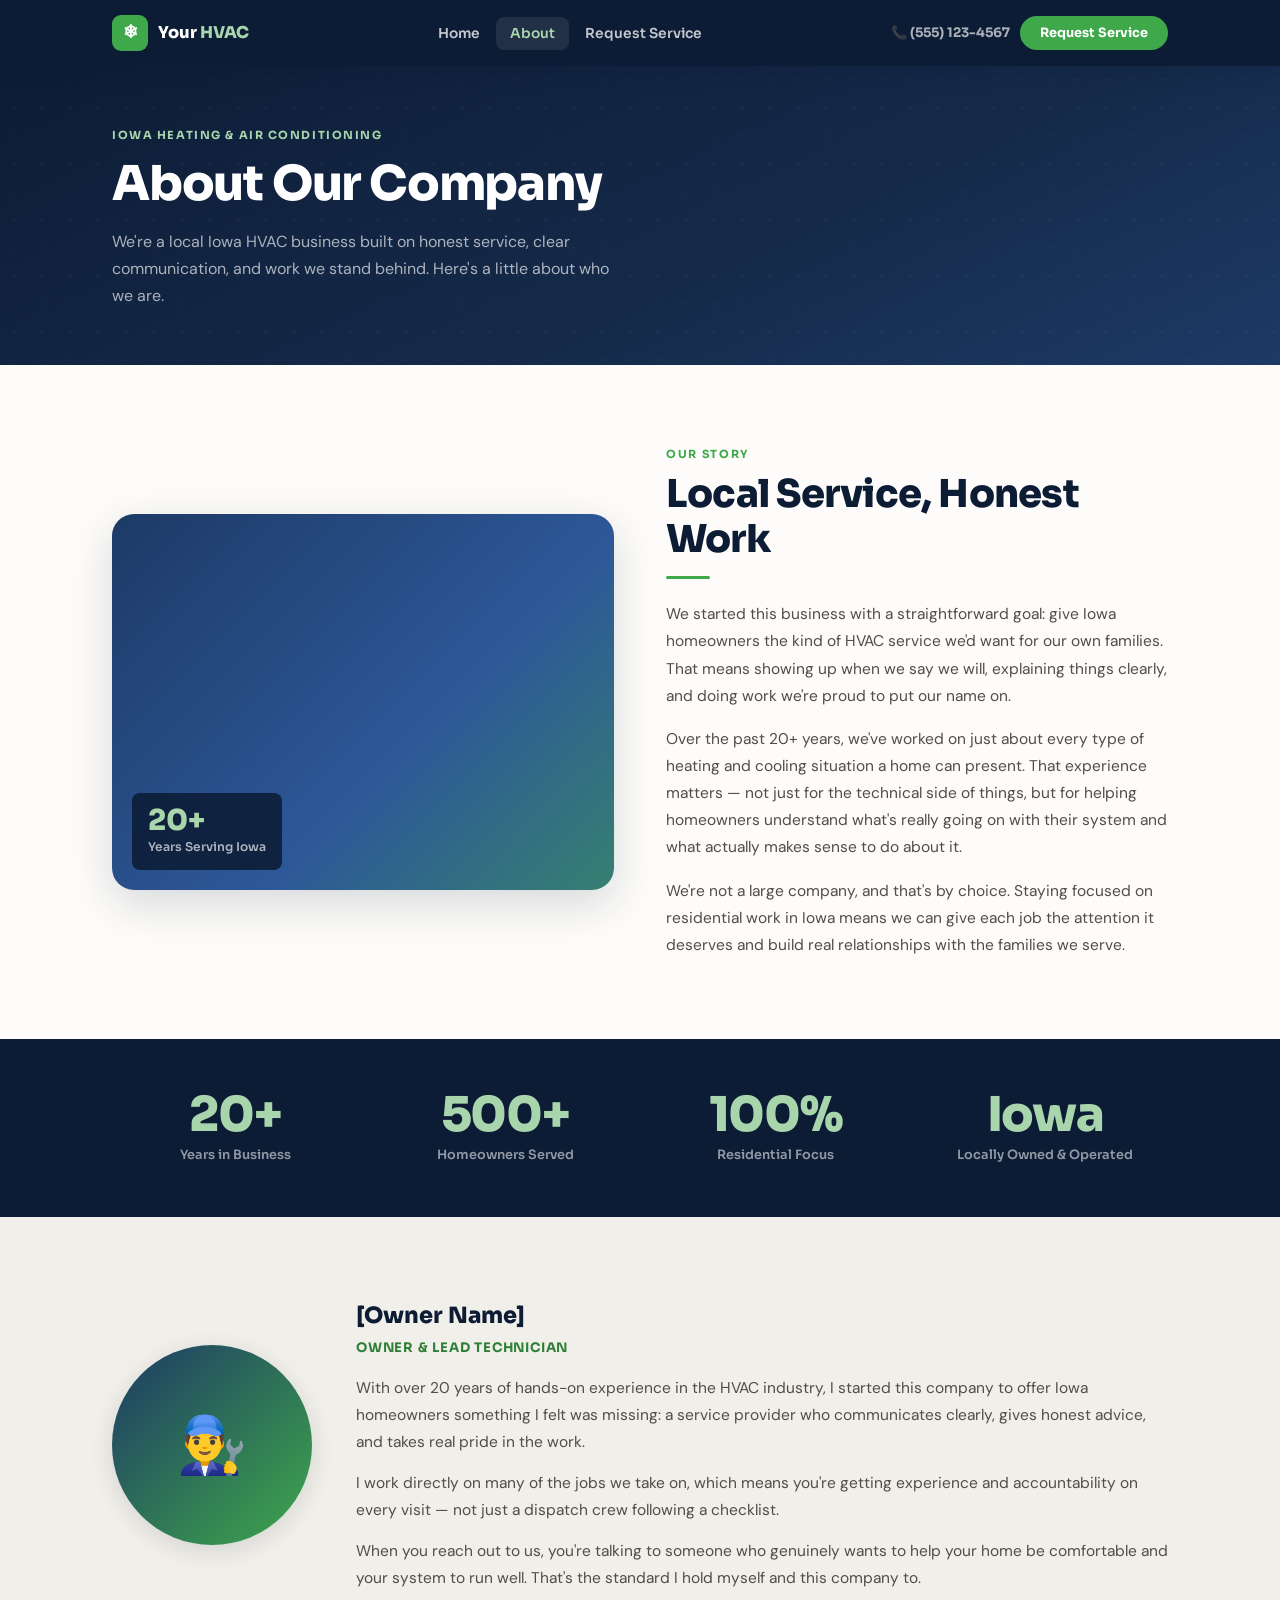
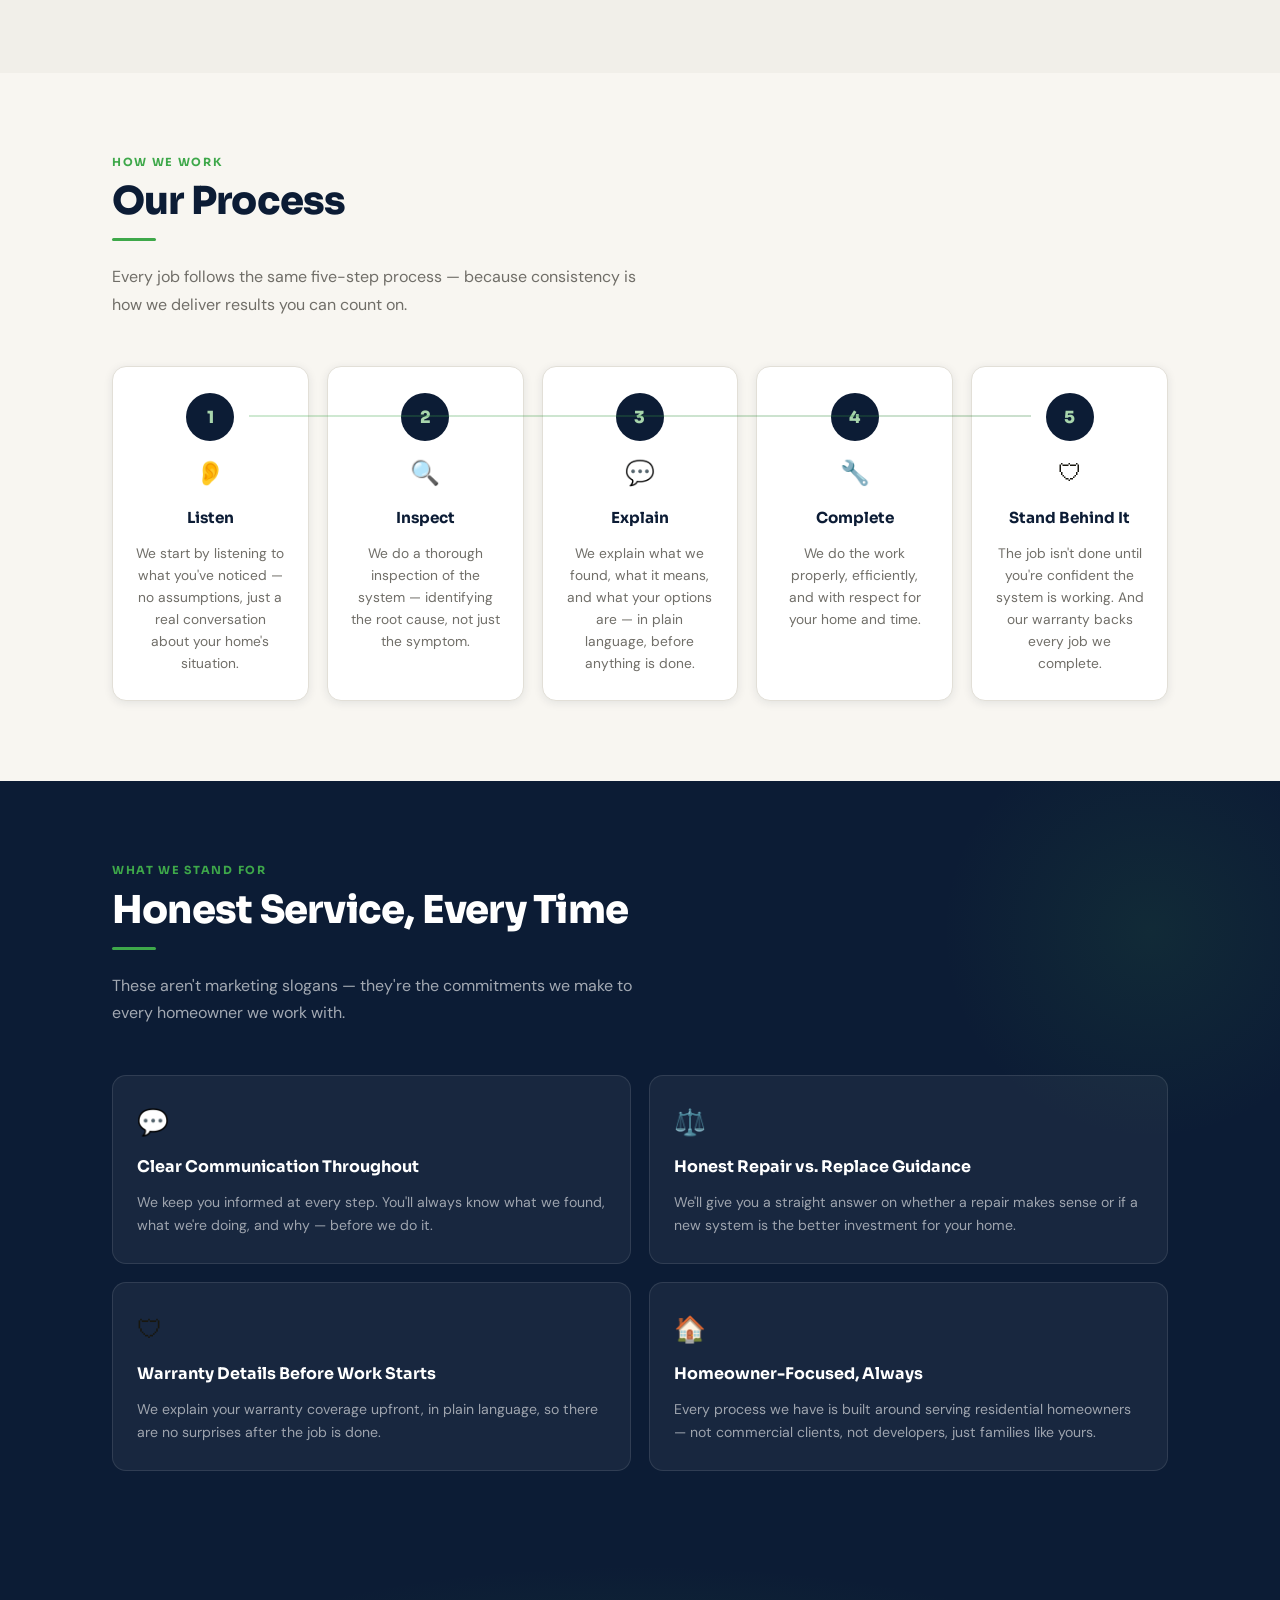
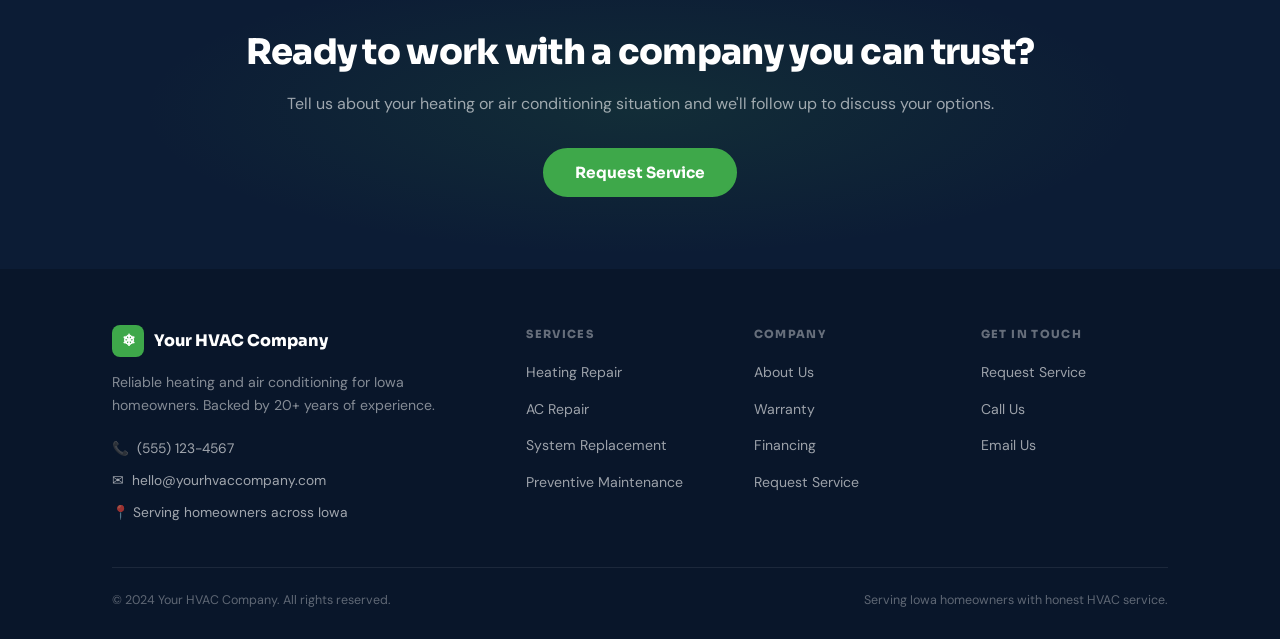
==== about.html @ 4708918f "Add shared JavaScript and CSS for HVAC company website - Implement mobile hamburger menu with access" ====
<!DOCTYPE html>
<html lang="en">
<head>
  <meta charset="UTF-8" />
  <meta name="viewport" content="width=device-width, initial-scale=1.0" />
  <!-- REPLACE: Update with your real business name -->
  <title>About Us | Your HVAC Company — Iowa Heating & Air Conditioning</title>
  <!-- REPLACE: Update with your real meta description -->
  <meta name="description" content="Learn about Your HVAC Company — over 20 years of honest heating and air conditioning service for Iowa homeowners. We listen, inspect, explain, and stand behind our work." />

  <link rel="preconnect" href="https://fonts.googleapis.com" />
  <link rel="preconnect" href="https://fonts.gstatic.com" crossorigin />
  <link href="https://fonts.googleapis.com/css2?family=Sora:wght@400;500;600;700;800&family=DM+Sans:ital,opsz,wght@0,9..40,300;0,9..40,400;0,9..40,500;1,9..40,300&display=swap" rel="stylesheet" />
  <link rel="stylesheet" href="styles.css" />

  <style>
    /* ----- ABOUT STORY SECTION ----- */
    #story { background: var(--warm-white); }

    .story-split {
      display: grid;
      grid-template-columns: 1fr;
      gap: 52px;
      align-items: center;
    }

    @media (min-width: 840px) {
      .story-split { grid-template-columns: 1fr 1fr; }
    }

    /* REPLACE: Replace this with a real photo of the business owner or team */
    .story-photo {
      aspect-ratio: 4/3;
      border-radius: var(--r-lg);
      background: linear-gradient(135deg, #1d3a66 0%, #2d5898 60%, #3ea84a 140%);
      box-shadow: var(--shadow-lg);
      position: relative;
      overflow: hidden;
    }

    .story-photo-badge {
      position: absolute;
      bottom: 20px;
      left: 20px;
      background: rgba(12,28,53,0.88);
      backdrop-filter: blur(10px);
      border-radius: var(--r-sm);
      padding: 13px 16px;
    }

    .story-photo-stat {
      font-family: var(--font-display);
      font-size: 1.8rem;
      font-weight: 800;
      color: var(--green-light);
      line-height: 1;
    }

    .story-photo-label {
      font-family: var(--font-display);
      font-size: 0.76rem;
      font-weight: 600;
      color: rgba(255,255,255,0.65);
      margin-top: 3px;
    }

    .story-text p {
      font-size: 0.97rem;
      color: var(--gray-600);
      line-height: 1.75;
      margin-bottom: 16px;
    }

    .story-text p:last-child { margin-bottom: 0; }

    /* ----- STATS ROW ----- */
    .stats-row {
      background: var(--navy);
      padding: 52px 0;
    }

    .stats-grid {
      display: grid;
      grid-template-columns: 1fr 1fr;
      gap: 24px;
    }

    @media (min-width: 720px) {
      .stats-grid { grid-template-columns: repeat(4, 1fr); }
    }

    .stat-item {
      text-align: center;
    }

    .stat-num {
      font-family: var(--font-display);
      font-size: clamp(2rem, 4.5vw, 3rem);
      font-weight: 800;
      color: var(--green-light);
      letter-spacing: -0.03em;
      line-height: 1;
    }

    .stat-label {
      font-family: var(--font-display);
      font-size: 0.8rem;
      font-weight: 600;
      color: rgba(255,255,255,0.55);
      margin-top: 8px;
      line-height: 1.4;
    }

    /* ----- PROCESS SECTION ----- */
    #process { background: var(--cream); }

    .process-steps {
      display: grid;
      grid-template-columns: 1fr;
      gap: 18px;
      margin-top: 48px;
    }

    @media (min-width: 640px) {
      .process-steps { grid-template-columns: 1fr 1fr; }
    }

    @media (min-width: 1000px) {
      .process-steps { grid-template-columns: repeat(5, 1fr); }
    }

    .process-step {
      padding: 26px 22px;
      text-align: center;
      display: flex;
      flex-direction: column;
      align-items: center;
      gap: 12px;
    }

    .process-num {
      width: 48px;
      height: 48px;
      background: var(--navy);
      border-radius: 50%;
      display: flex;
      align-items: center;
      justify-content: center;
      font-family: var(--font-display);
      font-weight: 800;
      font-size: 1.05rem;
      color: var(--green-light);
      flex-shrink: 0;
    }

    .process-icon {
      font-size: 1.5rem;
    }

    .process-step-title {
      font-family: var(--font-display);
      font-size: 0.95rem;
      font-weight: 700;
      color: var(--navy);
    }

    .process-step-desc {
      font-size: 0.86rem;
      color: var(--gray-500);
      line-height: 1.6;
    }

    /* Connector line (desktop only) */
    @media (min-width: 1000px) {
      .process-steps {
        position: relative;
      }
      .process-steps::before {
        content: '';
        position: absolute;
        top: 49px;
        left: 13%;
        right: 13%;
        height: 2px;
        background: linear-gradient(90deg, var(--green), var(--green-dark));
        opacity: 0.25;
        pointer-events: none;
      }
    }

    /* ----- TRUST POINTS SECTION ----- */
    #trust { background: var(--navy); }

    .trust-grid {
      display: grid;
      grid-template-columns: 1fr;
      gap: 18px;
      margin-top: 48px;
    }

    @media (min-width: 580px) { .trust-grid { grid-template-columns: 1fr 1fr; } }

    .trust-card {
      padding: 26px 24px;
      display: flex;
      flex-direction: column;
      gap: 10px;
    }

    .trust-card-icon {
      font-size: 1.6rem;
    }

    .trust-card-title {
      font-family: var(--font-display);
      font-size: 1rem;
      font-weight: 700;
      color: var(--white);
    }

    .trust-card-desc {
      font-size: 0.88rem;
      color: rgba(255,255,255,0.58);
      line-height: 1.65;
    }

    /* ----- OWNER SECTION ----- */
    #owner { background: var(--gray-100); }

    .owner-split {
      display: grid;
      grid-template-columns: 1fr;
      gap: 44px;
      align-items: center;
    }

    @media (min-width: 820px) {
      .owner-split { grid-template-columns: auto 1fr; }
    }

    /* REPLACE: Replace this with a real photo of the business owner */
    .owner-photo {
      width: 200px;
      height: 200px;
      border-radius: 50%;
      background: linear-gradient(135deg, #1d3a66, #3ea84a);
      box-shadow: var(--shadow-md);
      display: flex;
      align-items: center;
      justify-content: center;
      font-size: 3.5rem;
      flex-shrink: 0;
      margin: 0 auto;
    }

    @media (min-width: 820px) {
      .owner-photo { margin: 0; }
    }

    .owner-name {
      font-family: var(--font-display);
      font-size: 1.4rem;
      font-weight: 800;
      color: var(--navy);
      margin-bottom: 3px;
    }

    .owner-title {
      font-family: var(--font-display);
      font-size: 0.82rem;
      font-weight: 700;
      color: var(--green-dark);
      letter-spacing: 0.06em;
      text-transform: uppercase;
      margin-bottom: 16px;
    }

    .owner-bio p {
      font-size: 0.97rem;
      color: var(--gray-600);
      line-height: 1.75;
      margin-bottom: 14px;
    }

    .owner-bio p:last-child { margin-bottom: 0; }
  </style>
</head>

<body>

<!-- ================================================================
     HEADER / NAV
================================================================ -->
<header class="site-header" id="top">
  <nav class="nav-inner" aria-label="Main navigation">

    <!-- REPLACE: Swap text/icon with your real logo image -->
    <a href="index.html" class="nav-logo" aria-label="Your HVAC Company — Home">
      <span class="nav-logo-mark" aria-hidden="true">❄</span>
      <span class="nav-logo-text">Your <span>HVAC</span></span>
    </a>

    <ul class="nav-links" role="list">
      <li><a href="index.html" data-page="index">Home</a></li>
      <li><a href="about.html" data-page="about">About</a></li>
      <li><a href="contact.html" data-page="contact">Request Service</a></li>
    </ul>

    <div class="nav-right">
      <!-- REPLACE: Update with your real phone number -->
      <a href="tel:+15551234567" class="nav-phone">📞 (555) 123-4567</a>
      <a href="contact.html" class="btn btn-primary btn-sm">Request Service</a>
    </div>

    <button class="hamburger" id="hamburger" aria-label="Open navigation menu" aria-expanded="false">
      <span></span><span></span><span></span>
    </button>

  </nav>
</header>

<!-- Mobile drawer -->
<nav class="mobile-drawer" id="mobileDrawer" aria-label="Mobile navigation">
  <a href="index.html" data-page="index">Home</a>
  <a href="about.html" data-page="about">About</a>
  <a href="contact.html" data-page="contact">Request Service</a>
  <!-- REPLACE: Update with your real phone number -->
  <a href="tel:+15551234567" class="mobile-drawer-phone">📞 (555) 123-4567</a>
  <a href="contact.html" class="btn btn-primary mobile-drawer-cta">Request Service</a>
</nav>


<main>

  <!-- ================================================================
       PAGE HERO
  ================================================================ -->
  <div class="page-hero">
    <div class="page-hero-dots" aria-hidden="true"></div>
    <div class="container page-hero-inner">
      <p class="page-hero-label">Iowa Heating &amp; Air Conditioning</p>
      <h1 class="page-hero-title">About Our Company</h1>
      <p class="page-hero-sub">We're a local Iowa HVAC business built on honest service, clear communication, and work we stand behind. Here's a little about who we are.</p>
    </div>
  </div>


  <!-- ================================================================
       COMPANY STORY
  ================================================================ -->
  <section id="story">
    <div class="container">
      <div class="story-split">

        <!-- Photo -->
        <!-- REPLACE: Replace gradient with a real photo of the owner, team, or job site -->
        <div class="story-photo reveal" role="img" aria-label="Owner or team photo placeholder">
          <div class="story-photo-badge">
            <div class="story-photo-stat">20+</div>
            <div class="story-photo-label">Years Serving Iowa</div>
          </div>
        </div>

        <!-- Text -->
        <div class="reveal">
          <p class="section-label">Our Story</p>
          <h2 class="section-title">Local Service, Honest Work</h2>
          <div class="divider"></div>
          <div class="story-text">
            <!-- REPLACE: Update with the real company story in the owner's voice -->
            <p>
              We started this business with a straightforward goal: give Iowa homeowners the kind of HVAC service we'd want for our own families. That means showing up when we say we will, explaining things clearly, and doing work we're proud to put our name on.
            </p>
            <p>
              Over the past 20+ years, we've worked on just about every type of heating and cooling situation a home can present. That experience matters — not just for the technical side of things, but for helping homeowners understand what's really going on with their system and what actually makes sense to do about it.
            </p>
            <p>
              We're not a large company, and that's by choice. Staying focused on residential work in Iowa means we can give each job the attention it deserves and build real relationships with the families we serve.
            </p>
          </div>
        </div>

      </div>
    </div>
  </section>


  <!-- ================================================================
       STATS ROW
  ================================================================ -->
  <div class="stats-row">
    <div class="container">
      <div class="stats-grid">
        <div class="stat-item reveal">
          <div class="stat-num">20+</div>
          <div class="stat-label">Years in Business</div>
        </div>
        <div class="stat-item reveal reveal-delay-1">
          <!-- REPLACE: Update with a real number if you have one -->
          <div class="stat-num">500+</div>
          <div class="stat-label">Homeowners Served</div>
        </div>
        <div class="stat-item reveal reveal-delay-2">
          <div class="stat-num">100%</div>
          <div class="stat-label">Residential Focus</div>
        </div>
        <div class="stat-item reveal reveal-delay-3">
          <div class="stat-num">Iowa</div>
          <div class="stat-label">Locally Owned &amp; Operated</div>
        </div>
      </div>
    </div>
  </div>


  <!-- ================================================================
       OWNER / TEAM
  ================================================================ -->
  <section id="owner">
    <div class="container">
      <div class="owner-split">

        <!-- REPLACE: Replace emoji placeholder with a real headshot of the owner -->
        <!-- <img src="owner-photo.jpg" alt="[Owner Name], Owner of Your HVAC Company" class="owner-photo"> -->
        <div class="owner-photo reveal" role="img" aria-label="Owner headshot placeholder">👨‍🔧</div>

        <div class="reveal">
          <!-- REPLACE: Update with the owner's real name -->
          <div class="owner-name">[Owner Name]</div>
          <!-- REPLACE: Update with the owner's real title/role -->
          <div class="owner-title">Owner &amp; Lead Technician</div>
          <div class="owner-bio">
            <!-- REPLACE: Update with the owner's real background and story -->
            <p>
              With over 20 years of hands-on experience in the HVAC industry, I started this company to offer Iowa homeowners something I felt was missing: a service provider who communicates clearly, gives honest advice, and takes real pride in the work.
            </p>
            <p>
              I work directly on many of the jobs we take on, which means you're getting experience and accountability on every visit — not just a dispatch crew following a checklist.
            </p>
            <p>
              When you reach out to us, you're talking to someone who genuinely wants to help your home be comfortable and your system to run well. That's the standard I hold myself and this company to.
            </p>
          </div>
        </div>

      </div>
    </div>
  </section>


  <!-- ================================================================
       OUR PROCESS
  ================================================================ -->
  <section id="process">
    <div class="container">
      <div class="reveal">
        <p class="section-label">How We Work</p>
        <h2 class="section-title">Our Process</h2>
        <div class="divider"></div>
        <p class="section-sub">Every job follows the same five-step process — because consistency is how we deliver results you can count on.</p>
      </div>
      <div class="process-steps">

        <div class="process-step card reveal reveal-delay-1">
          <div class="process-num">1</div>
          <div class="process-icon" aria-hidden="true">👂</div>
          <h3 class="process-step-title">Listen</h3>
          <p class="process-step-desc">We start by listening to what you've noticed — no assumptions, just a real conversation about your home's situation.</p>
        </div>

        <div class="process-step card reveal reveal-delay-2">
          <div class="process-num">2</div>
          <div class="process-icon" aria-hidden="true">🔍</div>
          <h3 class="process-step-title">Inspect</h3>
          <p class="process-step-desc">We do a thorough inspection of the system — identifying the root cause, not just the symptom.</p>
        </div>

        <div class="process-step card reveal reveal-delay-3">
          <div class="process-num">3</div>
          <div class="process-icon" aria-hidden="true">💬</div>
          <h3 class="process-step-title">Explain</h3>
          <p class="process-step-desc">We explain what we found, what it means, and what your options are — in plain language, before anything is done.</p>
        </div>

        <div class="process-step card reveal reveal-delay-4">
          <div class="process-num">4</div>
          <div class="process-icon" aria-hidden="true">🔧</div>
          <h3 class="process-step-title">Complete</h3>
          <p class="process-step-desc">We do the work properly, efficiently, and with respect for your home and time.</p>
        </div>

        <div class="process-step card reveal reveal-delay-5">
          <div class="process-num">5</div>
          <div class="process-icon" aria-hidden="true">🛡</div>
          <h3 class="process-step-title">Stand Behind It</h3>
          <p class="process-step-desc">The job isn't done until you're confident the system is working. And our warranty backs every job we complete.</p>
        </div>

      </div>
    </div>
  </section>


  <!-- ================================================================
       TRUST POINTS
  ================================================================ -->
  <section id="trust" class="section-dark">
    <div class="container">
      <div class="reveal">
        <p class="section-label">What We Stand For</p>
        <h2 class="section-title light">Honest Service, Every Time</h2>
        <div class="divider"></div>
        <p class="section-sub light">These aren't marketing slogans — they're the commitments we make to every homeowner we work with.</p>
      </div>
      <div class="trust-grid">

        <div class="trust-card card-dark reveal reveal-delay-1">
          <div class="trust-card-icon" aria-hidden="true">💬</div>
          <h3 class="trust-card-title">Clear Communication Throughout</h3>
          <p class="trust-card-desc">We keep you informed at every step. You'll always know what we found, what we're doing, and why — before we do it.</p>
        </div>

        <div class="trust-card card-dark reveal reveal-delay-2">
          <div class="trust-card-icon" aria-hidden="true">⚖️</div>
          <h3 class="trust-card-title">Honest Repair vs. Replace Guidance</h3>
          <p class="trust-card-desc">We'll give you a straight answer on whether a repair makes sense or if a new system is the better investment for your home.</p>
        </div>

        <div class="trust-card card-dark reveal reveal-delay-3">
          <div class="trust-card-icon" aria-hidden="true">🛡</div>
          <h3 class="trust-card-title">Warranty Details Before Work Starts</h3>
          <p class="trust-card-desc">We explain your warranty coverage upfront, in plain language, so there are no surprises after the job is done.</p>
        </div>

        <div class="trust-card card-dark reveal reveal-delay-4">
          <div class="trust-card-icon" aria-hidden="true">🏠</div>
          <h3 class="trust-card-title">Homeowner-Focused, Always</h3>
          <p class="trust-card-desc">Every process we have is built around serving residential homeowners — not commercial clients, not developers, just families like yours.</p>
        </div>

      </div>
    </div>
  </section>


  <!-- ================================================================
       ABOUT CTA
  ================================================================ -->
  <div class="cta-banner">
    <div class="container cta-banner-inner reveal">
      <h2 class="cta-banner-title">Ready to work with a company you can trust?</h2>
      <p class="cta-banner-sub">Tell us about your heating or air conditioning situation and we'll follow up to discuss your options.</p>
      <a href="contact.html" class="btn btn-primary btn-lg">Request Service</a>
    </div>
  </div>

</main>


<!-- ================================================================
     FOOTER
================================================================ -->
<footer class="site-footer">
  <div class="container">
    <div class="footer-grid">

      <div>
        <!-- REPLACE: Swap with your real business logo -->
        <a href="index.html" class="footer-logo" aria-label="Your HVAC Company Home">
          <span class="footer-logo-mark" aria-hidden="true">❄</span>
          Your HVAC Company
        </a>
        <p class="footer-tagline">Reliable heating and air conditioning for Iowa homeowners. Backed by 20+ years of experience.</p>
        <div class="footer-contact-list">
          <!-- REPLACE: Update with your real phone number -->
          <div class="footer-contact-item">📞 <a href="tel:+15551234567">(555) 123-4567</a></div>
          <!-- REPLACE: Update with your real email -->
          <div class="footer-contact-item">✉ <a href="mailto:hello@yourhvaccompany.com">hello@yourhvaccompany.com</a></div>
          <!-- REPLACE: Update with your actual service area -->
          <div class="footer-contact-item">📍 Serving homeowners across Iowa</div>
        </div>
      </div>

      <div>
        <div class="footer-col-label">Services</div>
        <ul class="footer-links-list" role="list">
          <li><a href="index.html#services">Heating Repair</a></li>
          <li><a href="index.html#services">AC Repair</a></li>
          <li><a href="index.html#services">System Replacement</a></li>
          <li><a href="index.html#services">Preventive Maintenance</a></li>
        </ul>
      </div>

      <div>
        <div class="footer-col-label">Company</div>
        <ul class="footer-links-list" role="list">
          <li><a href="about.html">About Us</a></li>
          <li><a href="index.html#warranty">Warranty</a></li>
          <li><a href="index.html#financing">Financing</a></li>
          <li><a href="contact.html">Request Service</a></li>
        </ul>
      </div>

      <div>
        <div class="footer-col-label">Get in Touch</div>
        <ul class="footer-links-list" role="list">
          <li><a href="contact.html">Request Service</a></li>
          <!-- REPLACE: Update phone and email -->
          <li><a href="tel:+15551234567">Call Us</a></li>
          <li><a href="mailto:hello@yourhvaccompany.com">Email Us</a></li>
        </ul>
      </div>

    </div>
    <div class="footer-bottom">
      <!-- REPLACE: Update year and business name -->
      <p class="footer-copy">&copy; 2024 Your HVAC Company. All rights reserved.</p>
      <p class="footer-copy">Serving Iowa homeowners with honest HVAC service.</p>
    </div>
  </div>
</footer>

<script src="script.js"></script>
</body>
</html>
---- styles.css ----
/* ================================================================
   styles.css — Your HVAC Company
   Shared styles for index.html, about.html, contact.html
   ================================================================ */

/* ----------------------------------------------------------------
   CSS VARIABLES — Edit here to rebrand
   ---------------------------------------------------------------- */
:root {
  /* Colors */
  --navy:         #0c1c35;
  --navy-mid:     #152a4a;
  --navy-light:   #1d3a66;
  --navy-faint:   #e8edf5;
  --green:        #3ea84a;
  --green-dark:   #2e8038;
  --green-light:  #a8d5ac;
  --green-faint:  #edf7ee;
  --cream:        #f8f6f1;
  --warm-white:   #fdfcfa;
  --gray-50:      #f9f8f6;
  --gray-100:     #f1efe9;
  --gray-200:     #e2dfd7;
  --gray-300:     #cbc7be;
  --gray-400:     #9e9b94;
  --gray-500:     #706e68;
  --gray-600:     #504e49;
  --gray-800:     #2c2b27;
  --text-dark:    #18170f;
  --text-mid:     #38362f;
  --white:        #ffffff;
  --amber:        #f59e0b;

  /* Shadows */
  --shadow-xs:    0 1px 4px rgba(12,28,53,0.07);
  --shadow-sm:    0 2px 10px rgba(12,28,53,0.09);
  --shadow-md:    0 6px 24px rgba(12,28,53,0.12);
  --shadow-lg:    0 14px 44px rgba(12,28,53,0.16);
  --shadow-xl:    0 24px 64px rgba(12,28,53,0.22);

  /* Radii */
  --r-sm:   8px;
  --r-md:   14px;
  --r-lg:   22px;
  --r-xl:   32px;
  --r-pill: 999px;

  /* Typography */
  --font-display: 'Sora', sans-serif;
  --font-body:    'DM Sans', sans-serif;

  /* Transitions */
  --t-fast:   0.18s ease;
  --t-base:   0.25s ease;
  --t-slow:   0.4s ease;

  /* Layout */
  --max-w:    1100px;
  --nav-h:    66px;
}

/* ----------------------------------------------------------------
   RESET
   ---------------------------------------------------------------- */
*, *::before, *::after { box-sizing: border-box; margin: 0; padding: 0; }
html { font-size: 16px; scroll-behavior: smooth; }

body {
  font-family: var(--font-body);
  color: var(--text-dark);
  background: var(--warm-white);
  line-height: 1.65;
  -webkit-font-smoothing: antialiased;
  overflow-x: hidden;
}

img { display: block; max-width: 100%; height: auto; }
a { color: inherit; text-decoration: none; }
ul, ol { list-style: none; }
button { font-family: inherit; cursor: pointer; }
input, select, textarea { font-family: inherit; }

/* ----------------------------------------------------------------
   LAYOUT HELPERS
   ---------------------------------------------------------------- */
.container {
  width: 100%;
  max-width: var(--max-w);
  margin: 0 auto;
  padding: 0 22px;
}

section { padding: 80px 0; }

.section-label {
  font-family: var(--font-display);
  font-size: 0.7rem;
  font-weight: 700;
  letter-spacing: 0.15em;
  text-transform: uppercase;
  color: var(--green);
  margin-bottom: 8px;
}

.section-title {
  font-family: var(--font-display);
  font-size: clamp(1.65rem, 3.8vw, 2.4rem);
  font-weight: 800;
  line-height: 1.18;
  color: var(--navy);
  letter-spacing: -0.02em;
  margin-bottom: 12px;
}

.section-title.light { color: var(--white); }

.section-sub {
  font-size: 1rem;
  color: var(--gray-500);
  line-height: 1.72;
  max-width: 540px;
}

.section-sub.light { color: rgba(255,255,255,0.62); }

.divider {
  width: 44px;
  height: 3px;
  background: var(--green);
  border-radius: 2px;
  margin: 14px 0 22px;
}

/* ----------------------------------------------------------------
   BUTTONS
   ---------------------------------------------------------------- */
.btn {
  display: inline-flex;
  align-items: center;
  gap: 7px;
  font-family: var(--font-display);
  font-size: 0.88rem;
  font-weight: 700;
  padding: 13px 24px;
  border-radius: var(--r-pill);
  border: 2px solid transparent;
  cursor: pointer;
  transition:
    background var(--t-fast),
    color var(--t-fast),
    border-color var(--t-fast),
    box-shadow var(--t-fast),
    transform var(--t-fast);
  white-space: nowrap;
  line-height: 1;
  text-decoration: none;
}

.btn:active { transform: scale(0.97); }

.btn-primary {
  background: var(--green);
  color: var(--white);
  border-color: var(--green);
}
.btn-primary:hover {
  background: var(--green-dark);
  border-color: var(--green-dark);
  box-shadow: 0 4px 20px rgba(62,168,74,0.35);
}

.btn-outline-white {
  background: transparent;
  color: var(--white);
  border-color: rgba(255,255,255,0.5);
}
.btn-outline-white:hover {
  background: rgba(255,255,255,0.1);
  border-color: var(--white);
}

.btn-outline-navy {
  background: transparent;
  color: var(--navy);
  border-color: var(--navy);
}
.btn-outline-navy:hover {
  background: var(--navy);
  color: var(--white);
}

.btn-lg {
  font-size: 0.96rem;
  padding: 15px 30px;
}

.btn-sm {
  font-size: 0.8rem;
  padding: 9px 18px;
}

.btn-group {
  display: flex;
  flex-wrap: wrap;
  gap: 12px;
  align-items: center;
}

/* ----------------------------------------------------------------
   NAVIGATION
   ---------------------------------------------------------------- */
.site-header {
  position: sticky;
  top: 0;
  z-index: 900;
  background: var(--navy);
  height: var(--nav-h);
  display: flex;
  align-items: center;
  box-shadow: 0 2px 20px rgba(12,28,53,0.25);
}

.nav-inner {
  display: flex;
  align-items: center;
  justify-content: space-between;
  height: 100%;
  width: 100%;
  max-width: var(--max-w);
  margin: 0 auto;
  padding: 0 22px;
}

/* REPLACE: Swap this with your real logo image */
.nav-logo {
  display: flex;
  align-items: center;
  gap: 10px;
  font-family: var(--font-display);
  font-size: 1.02rem;
  font-weight: 800;
  color: var(--white);
  flex-shrink: 0;
}

.nav-logo-mark {
  width: 36px;
  height: 36px;
  background: var(--green);
  border-radius: 9px;
  display: flex;
  align-items: center;
  justify-content: center;
  font-size: 1.1rem;
  flex-shrink: 0;
}

.nav-logo-text span {
  color: var(--green-light);
}

.nav-links {
  display: none;
  align-items: center;
  gap: 2px;
}

.nav-links a {
  font-family: var(--font-display);
  font-size: 0.86rem;
  font-weight: 600;
  color: rgba(255,255,255,0.75);
  padding: 8px 14px;
  border-radius: var(--r-sm);
  transition: color var(--t-fast), background var(--t-fast);
}

.nav-links a:hover,
.nav-links a.active {
  color: var(--white);
  background: rgba(255,255,255,0.09);
}

.nav-links a.active {
  color: var(--green-light);
}

.nav-right {
  display: none;
  align-items: center;
  gap: 10px;
}

/* REPLACE: Update with your real phone number */
.nav-phone {
  font-family: var(--font-display);
  font-size: 0.82rem;
  font-weight: 700;
  color: rgba(255,255,255,0.65);
  transition: color var(--t-fast);
}
.nav-phone:hover { color: var(--white); }

/* Hamburger */
.hamburger {
  background: none;
  border: none;
  padding: 8px;
  display: flex;
  flex-direction: column;
  justify-content: center;
  gap: 5px;
  cursor: pointer;
}

.hamburger span {
  display: block;
  width: 22px;
  height: 2px;
  background: var(--white);
  border-radius: 2px;
  transition: transform var(--t-base), opacity var(--t-base);
  transform-origin: center;
}

.hamburger.open span:nth-child(1) { transform: translateY(7px) rotate(45deg); }
.hamburger.open span:nth-child(2) { opacity: 0; transform: scaleX(0); }
.hamburger.open span:nth-child(3) { transform: translateY(-7px) rotate(-45deg); }

/* Mobile drawer */
.mobile-drawer {
  position: fixed;
  top: var(--nav-h);
  left: 0;
  right: 0;
  background: var(--navy-mid);
  padding: 10px 22px 22px;
  border-top: 1px solid rgba(255,255,255,0.07);
  box-shadow: 0 10px 30px rgba(12,28,53,0.35);
  display: none;
  flex-direction: column;
  gap: 2px;
  z-index: 899;
}

.mobile-drawer.open { display: flex; }

.mobile-drawer a {
  font-family: var(--font-display);
  font-size: 0.97rem;
  font-weight: 600;
  color: rgba(255,255,255,0.82);
  padding: 13px 6px;
  border-bottom: 1px solid rgba(255,255,255,0.07);
  transition: color var(--t-fast);
}

.mobile-drawer a:last-of-type { border-bottom: none; }
.mobile-drawer a:hover { color: var(--green-light); }

.mobile-drawer-cta {
  margin-top: 14px;
  width: 100%;
  justify-content: center;
}

/* Phone in drawer */
.mobile-drawer-phone {
  font-family: var(--font-display);
  font-size: 0.85rem;
  font-weight: 600;
  color: rgba(255,255,255,0.5) !important;
  padding: 10px 6px !important;
  border-bottom: none !important;
}

@media (min-width: 820px) {
  .hamburger { display: none; }
  .nav-links { display: flex; }
  .nav-right { display: flex; }
}

/* ----------------------------------------------------------------
   FOOTER
   ---------------------------------------------------------------- */
.site-footer {
  background: #09162a;
  padding: 56px 0 28px;
  color: rgba(255,255,255,0.65);
}

.footer-grid {
  display: grid;
  grid-template-columns: 1fr;
  gap: 40px;
  margin-bottom: 44px;
}

@media (min-width: 580px) {
  .footer-grid { grid-template-columns: 1fr 1fr; }
}

@media (min-width: 860px) {
  .footer-grid { grid-template-columns: 2fr 1fr 1fr 1fr; }
}

/* REPLACE: Swap footer logo with real business logo */
.footer-logo {
  display: flex;
  align-items: center;
  gap: 10px;
  font-family: var(--font-display);
  font-weight: 800;
  font-size: 1rem;
  color: var(--white);
  margin-bottom: 14px;
}

.footer-logo-mark {
  width: 32px;
  height: 32px;
  background: var(--green);
  border-radius: 8px;
  display: flex;
  align-items: center;
  justify-content: center;
  font-size: 1rem;
}

.footer-tagline {
  font-size: 0.88rem;
  color: rgba(255,255,255,0.5);
  line-height: 1.65;
  margin-bottom: 20px;
}

.footer-contact-list {
  display: flex;
  flex-direction: column;
  gap: 9px;
}

.footer-contact-item {
  display: flex;
  align-items: flex-start;
  gap: 8px;
  font-size: 0.86rem;
  color: rgba(255,255,255,0.62);
}

.footer-contact-item a { transition: color var(--t-fast); }
.footer-contact-item a:hover { color: var(--green-light); }

.footer-col-label {
  font-family: var(--font-display);
  font-size: 0.7rem;
  font-weight: 800;
  letter-spacing: 0.12em;
  text-transform: uppercase;
  color: rgba(255,255,255,0.38);
  margin-bottom: 16px;
}

.footer-links-list {
  display: flex;
  flex-direction: column;
  gap: 10px;
}

.footer-links-list a {
  font-size: 0.88rem;
  color: rgba(255,255,255,0.6);
  transition: color var(--t-fast);
}

.footer-links-list a:hover { color: var(--green-light); }

.footer-bottom {
  border-top: 1px solid rgba(255,255,255,0.08);
  padding-top: 22px;
  display: flex;
  flex-wrap: wrap;
  gap: 8px;
  justify-content: space-between;
  align-items: center;
}

.footer-copy {
  font-size: 0.78rem;
  color: rgba(255,255,255,0.35);
}

/* ----------------------------------------------------------------
   HERO — shared base (each page overrides specifics)
   ---------------------------------------------------------------- */
.hero {
  background: var(--navy);
  position: relative;
  overflow: hidden;
}

.hero-bg-overlay {
  position: absolute;
  inset: 0;
  background:
    radial-gradient(ellipse 65% 55% at 85% 35%, rgba(62,168,74,0.11) 0%, transparent 55%),
    radial-gradient(ellipse 50% 70% at -5% 85%, rgba(62,168,74,0.07) 0%, transparent 55%),
    linear-gradient(155deg, #0c1c35 0%, #152a4a 55%, #1d3a66 100%);
  pointer-events: none;
}

.hero-dots {
  position: absolute;
  inset: 0;
  background-image: radial-gradient(circle, rgba(255,255,255,0.055) 1px, transparent 1px);
  background-size: 28px 28px;
  pointer-events: none;
}

/* ----------------------------------------------------------------
   CARDS (generic)
   ---------------------------------------------------------------- */
.card {
  background: var(--white);
  border: 1px solid var(--gray-200);
  border-radius: var(--r-md);
  box-shadow: var(--shadow-sm);
  transition: transform var(--t-base), box-shadow var(--t-base);
}

.card:hover {
  transform: translateY(-3px);
  box-shadow: var(--shadow-md);
}

/* ----------------------------------------------------------------
   TRUST BADGES (inline hero pills)
   ---------------------------------------------------------------- */
.trust-pills {
  display: flex;
  flex-wrap: wrap;
  gap: 10px;
}

.trust-pill {
  display: inline-flex;
  align-items: center;
  gap: 8px;
  background: rgba(255,255,255,0.07);
  border: 1px solid rgba(255,255,255,0.13);
  border-radius: var(--r-pill);
  padding: 8px 15px;
  font-family: var(--font-display);
  font-size: 0.78rem;
  font-weight: 700;
  color: rgba(255,255,255,0.86);
}

.trust-pill-dot {
  width: 6px;
  height: 6px;
  background: var(--green);
  border-radius: 50%;
  flex-shrink: 0;
}

/* ----------------------------------------------------------------
   SCROLL REVEAL
   ---------------------------------------------------------------- */
.reveal {
  opacity: 0;
  transform: translateY(20px);
  transition: opacity 0.5s ease, transform 0.5s ease;
}

.reveal.visible {
  opacity: 1;
  transform: none;
}

/* stagger helpers */
.reveal-delay-1 { transition-delay: 0.08s; }
.reveal-delay-2 { transition-delay: 0.16s; }
.reveal-delay-3 { transition-delay: 0.24s; }
.reveal-delay-4 { transition-delay: 0.32s; }
.reveal-delay-5 { transition-delay: 0.40s; }

/* ----------------------------------------------------------------
   FORMS
   ---------------------------------------------------------------- */
.form-label {
  font-family: var(--font-display);
  font-size: 0.78rem;
  font-weight: 700;
  color: var(--gray-800);
  letter-spacing: 0.025em;
  display: block;
  margin-bottom: 6px;
}

.form-control {
  width: 100%;
  font-family: var(--font-body);
  font-size: 0.95rem;
  color: var(--text-dark);
  background: var(--gray-50);
  border: 1.5px solid var(--gray-200);
  border-radius: var(--r-sm);
  padding: 12px 14px;
  transition: border-color var(--t-fast), background var(--t-fast), box-shadow var(--t-fast);
  appearance: none;
  -webkit-appearance: none;
}

.form-control:focus {
  outline: none;
  border-color: var(--green);
  background: var(--white);
  box-shadow: 0 0 0 3px rgba(62,168,74,0.14);
}

.form-control.error {
  border-color: #dc2626;
  background: #fff8f8;
}

.form-control::placeholder { color: var(--gray-300); }

select.form-control {
  background-image: url("data:image/svg+xml,%3Csvg xmlns='http://www.w3.org/2000/svg' width='12' height='8' viewBox='0 0 12 8'%3E%3Cpath d='M1 1l5 5 5-5' stroke='%239e9b94' stroke-width='1.5' fill='none' stroke-linecap='round'/%3E%3C/svg%3E");
  background-repeat: no-repeat;
  background-position: right 14px center;
  padding-right: 36px;
  cursor: pointer;
}

textarea.form-control {
  min-height: 115px;
  resize: vertical;
  line-height: 1.6;
}

.form-group { display: flex; flex-direction: column; margin-bottom: 18px; }

.form-row {
  display: grid;
  grid-template-columns: 1fr;
  gap: 18px;
}

@media (min-width: 540px) {
  .form-row.two { grid-template-columns: 1fr 1fr; }
}

.radio-group {
  display: flex;
  flex-wrap: wrap;
  gap: 10px;
  margin-top: 4px;
}

.radio-opt {
  display: flex;
  align-items: center;
  gap: 7px;
  font-size: 0.9rem;
  color: var(--gray-800);
  cursor: pointer;
  font-family: var(--font-display);
  font-weight: 500;
}

.radio-opt input[type="radio"],
.checkbox-opt input[type="checkbox"] {
  accent-color: var(--green);
  width: 16px;
  height: 16px;
  cursor: pointer;
}

.checkbox-opt {
  display: flex;
  align-items: flex-start;
  gap: 10px;
  font-size: 0.9rem;
  color: var(--gray-600);
  cursor: pointer;
  line-height: 1.5;
}

.checkbox-opt input { flex-shrink: 0; margin-top: 2px; }

/* ----------------------------------------------------------------
   SUCCESS MESSAGE (form)
   ---------------------------------------------------------------- */
.form-success {
  display: none;
  background: var(--green-faint);
  border: 1.5px solid var(--green);
  border-radius: var(--r-md);
  padding: 36px 28px;
  text-align: center;
  flex-direction: column;
  align-items: center;
  gap: 12px;
}

.form-success.visible { display: flex; }

.form-success-icon { font-size: 2.6rem; }

.form-success-title {
  font-family: var(--font-display);
  font-size: 1.25rem;
  font-weight: 800;
  color: var(--green-dark);
}

.form-success-msg {
  font-size: 0.95rem;
  color: var(--gray-600);
  line-height: 1.65;
}

/* ----------------------------------------------------------------
   DARK SECTION VARIANT
   ---------------------------------------------------------------- */
.section-dark {
  background: var(--navy);
  position: relative;
  overflow: hidden;
}

.section-dark::before {
  content: '';
  position: absolute;
  top: -60px;
  right: -80px;
  width: 420px;
  height: 420px;
  background: radial-gradient(circle, rgba(62,168,74,0.1) 0%, transparent 70%);
  pointer-events: none;
}

/* ----------------------------------------------------------------
   DARK CARD VARIANT
   ---------------------------------------------------------------- */
.card-dark {
  background: rgba(255,255,255,0.05);
  border: 1px solid rgba(255,255,255,0.1);
  border-radius: var(--r-md);
  padding: 26px 24px;
  transition: background var(--t-base), border-color var(--t-base);
}

.card-dark:hover {
  background: rgba(255,255,255,0.09);
  border-color: rgba(62,168,74,0.35);
}

/* ----------------------------------------------------------------
   CHECK LIST
   ---------------------------------------------------------------- */
.check-list {
  display: flex;
  flex-direction: column;
  gap: 16px;
}

.check-item {
  display: flex;
  align-items: flex-start;
  gap: 13px;
}

.check-icon {
  width: 24px;
  height: 24px;
  background: var(--green);
  border-radius: 50%;
  display: flex;
  align-items: center;
  justify-content: center;
  font-size: 0.72rem;
  color: var(--white);
  flex-shrink: 0;
  margin-top: 2px;
}

.check-text strong {
  display: block;
  font-family: var(--font-display);
  font-size: 0.92rem;
  font-weight: 700;
  color: var(--navy);
  margin-bottom: 2px;
}

.check-text p {
  font-size: 0.88rem;
  color: var(--gray-500);
  line-height: 1.6;
}

/* ----------------------------------------------------------------
   CTA BANNER
   ---------------------------------------------------------------- */
.cta-banner {
  background: var(--navy);
  padding: 72px 0;
  text-align: center;
  position: relative;
  overflow: hidden;
}

.cta-banner::before {
  content: '';
  position: absolute;
  inset: 0;
  background: radial-gradient(ellipse 60% 70% at 50% 50%, rgba(62,168,74,0.12) 0%, transparent 65%);
  pointer-events: none;
}

.cta-banner-inner { position: relative; z-index: 1; }

.cta-banner-title {
  font-family: var(--font-display);
  font-size: clamp(1.5rem, 3.5vw, 2.2rem);
  font-weight: 800;
  color: var(--white);
  margin-bottom: 10px;
  letter-spacing: -0.02em;
}

.cta-banner-sub {
  font-size: 1rem;
  color: rgba(255,255,255,0.6);
  margin-bottom: 30px;
}

/* ----------------------------------------------------------------
   PAGE HERO (inner pages — shorter)
   ---------------------------------------------------------------- */
.page-hero {
  background: var(--navy);
  padding: 60px 0 56px;
  position: relative;
  overflow: hidden;
}

.page-hero::before {
  content: '';
  position: absolute;
  inset: 0;
  background: linear-gradient(155deg, #0c1c35 0%, #152a4a 60%, #1d3a66 100%);
  pointer-events: none;
}

.page-hero-dots {
  position: absolute;
  inset: 0;
  background-image: radial-gradient(circle, rgba(255,255,255,0.05) 1px, transparent 1px);
  background-size: 28px 28px;
  pointer-events: none;
}

.page-hero-inner {
  position: relative;
  z-index: 1;
}

.page-hero-label {
  font-family: var(--font-display);
  font-size: 0.7rem;
  font-weight: 700;
  letter-spacing: 0.14em;
  text-transform: uppercase;
  color: var(--green-light);
  margin-bottom: 12px;
}

.page-hero-title {
  font-family: var(--font-display);
  font-size: clamp(1.8rem, 4.5vw, 3rem);
  font-weight: 800;
  color: var(--white);
  letter-spacing: -0.025em;
  line-height: 1.15;
  margin-bottom: 16px;
}

.page-hero-sub {
  font-size: 1rem;
  color: rgba(255,255,255,0.65);
  max-width: 520px;
  line-height: 1.7;
}

/* ----------------------------------------------------------------
   RESPONSIVE UTILITIES
   ---------------------------------------------------------------- */
@media (max-width: 480px) {
  section { padding: 60px 0; }
  .btn-group { gap: 10px; }
  .btn { white-space: normal; text-align: center; }
}
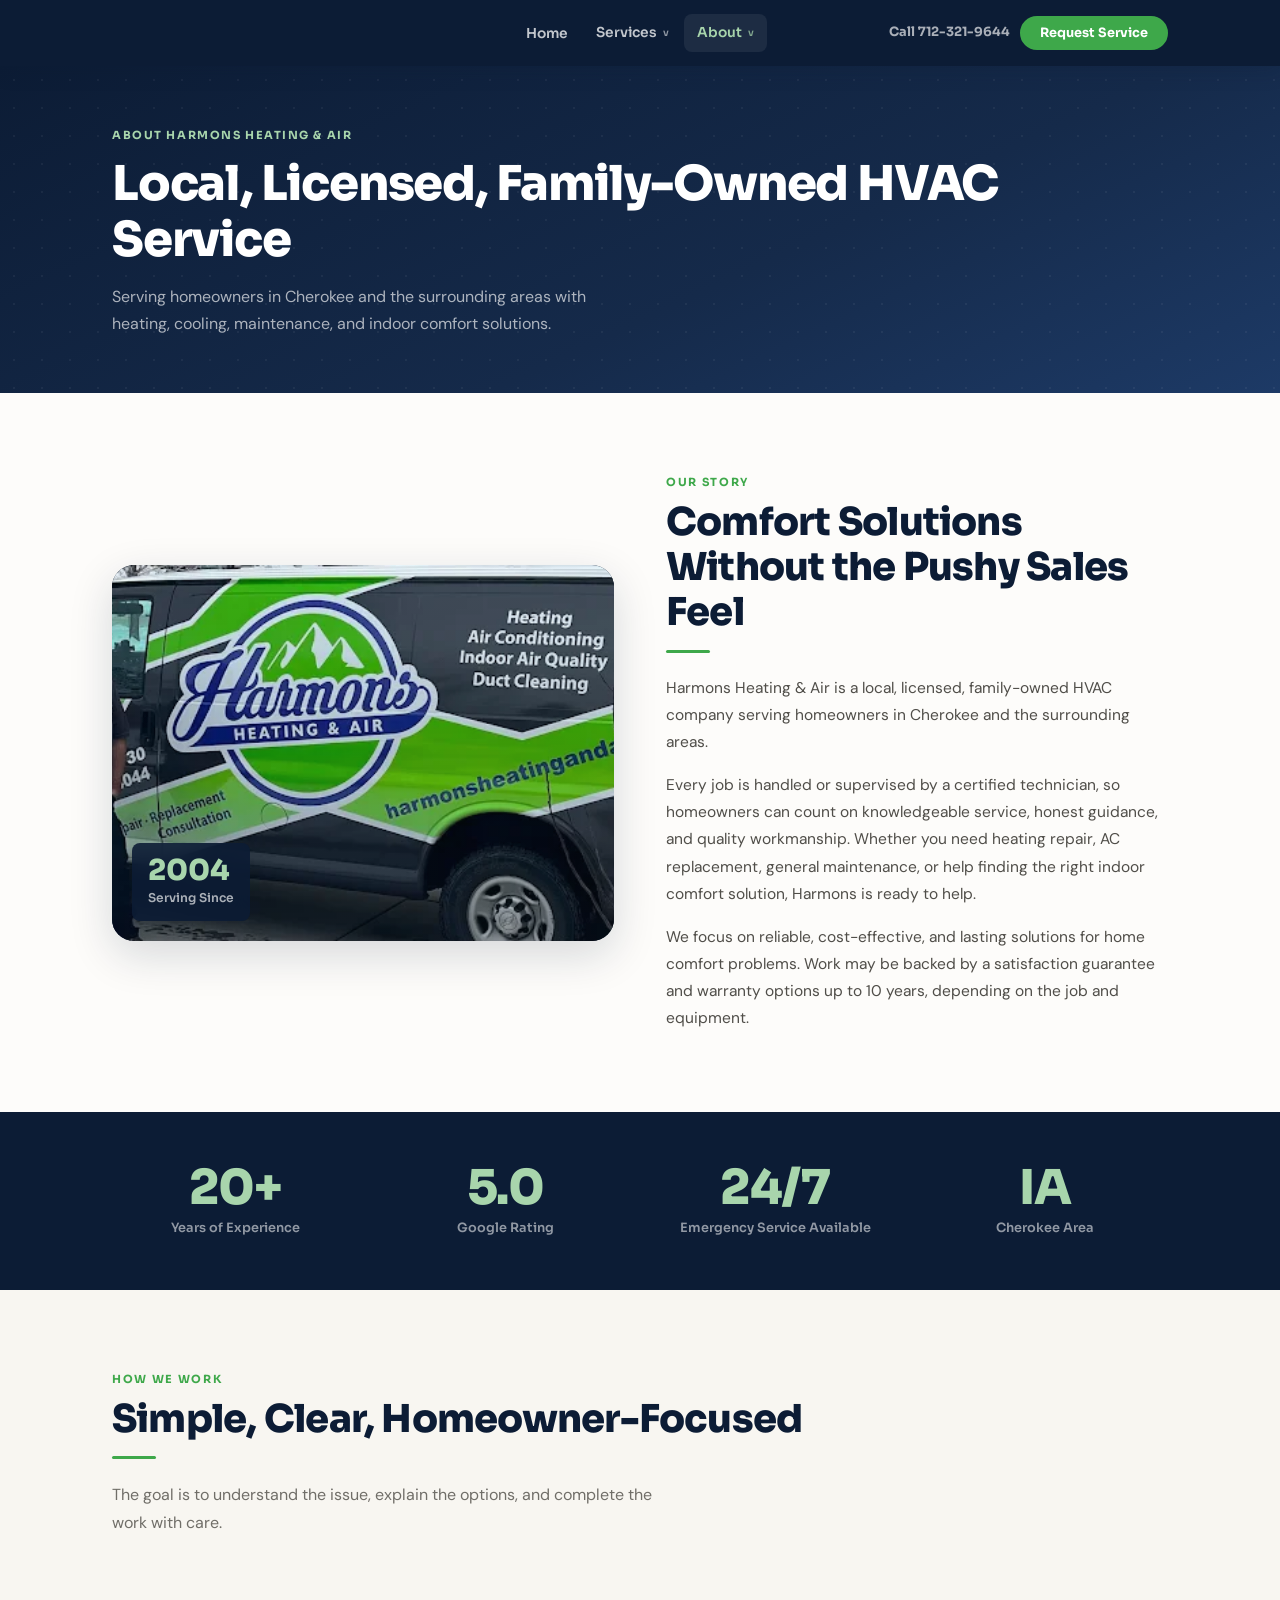
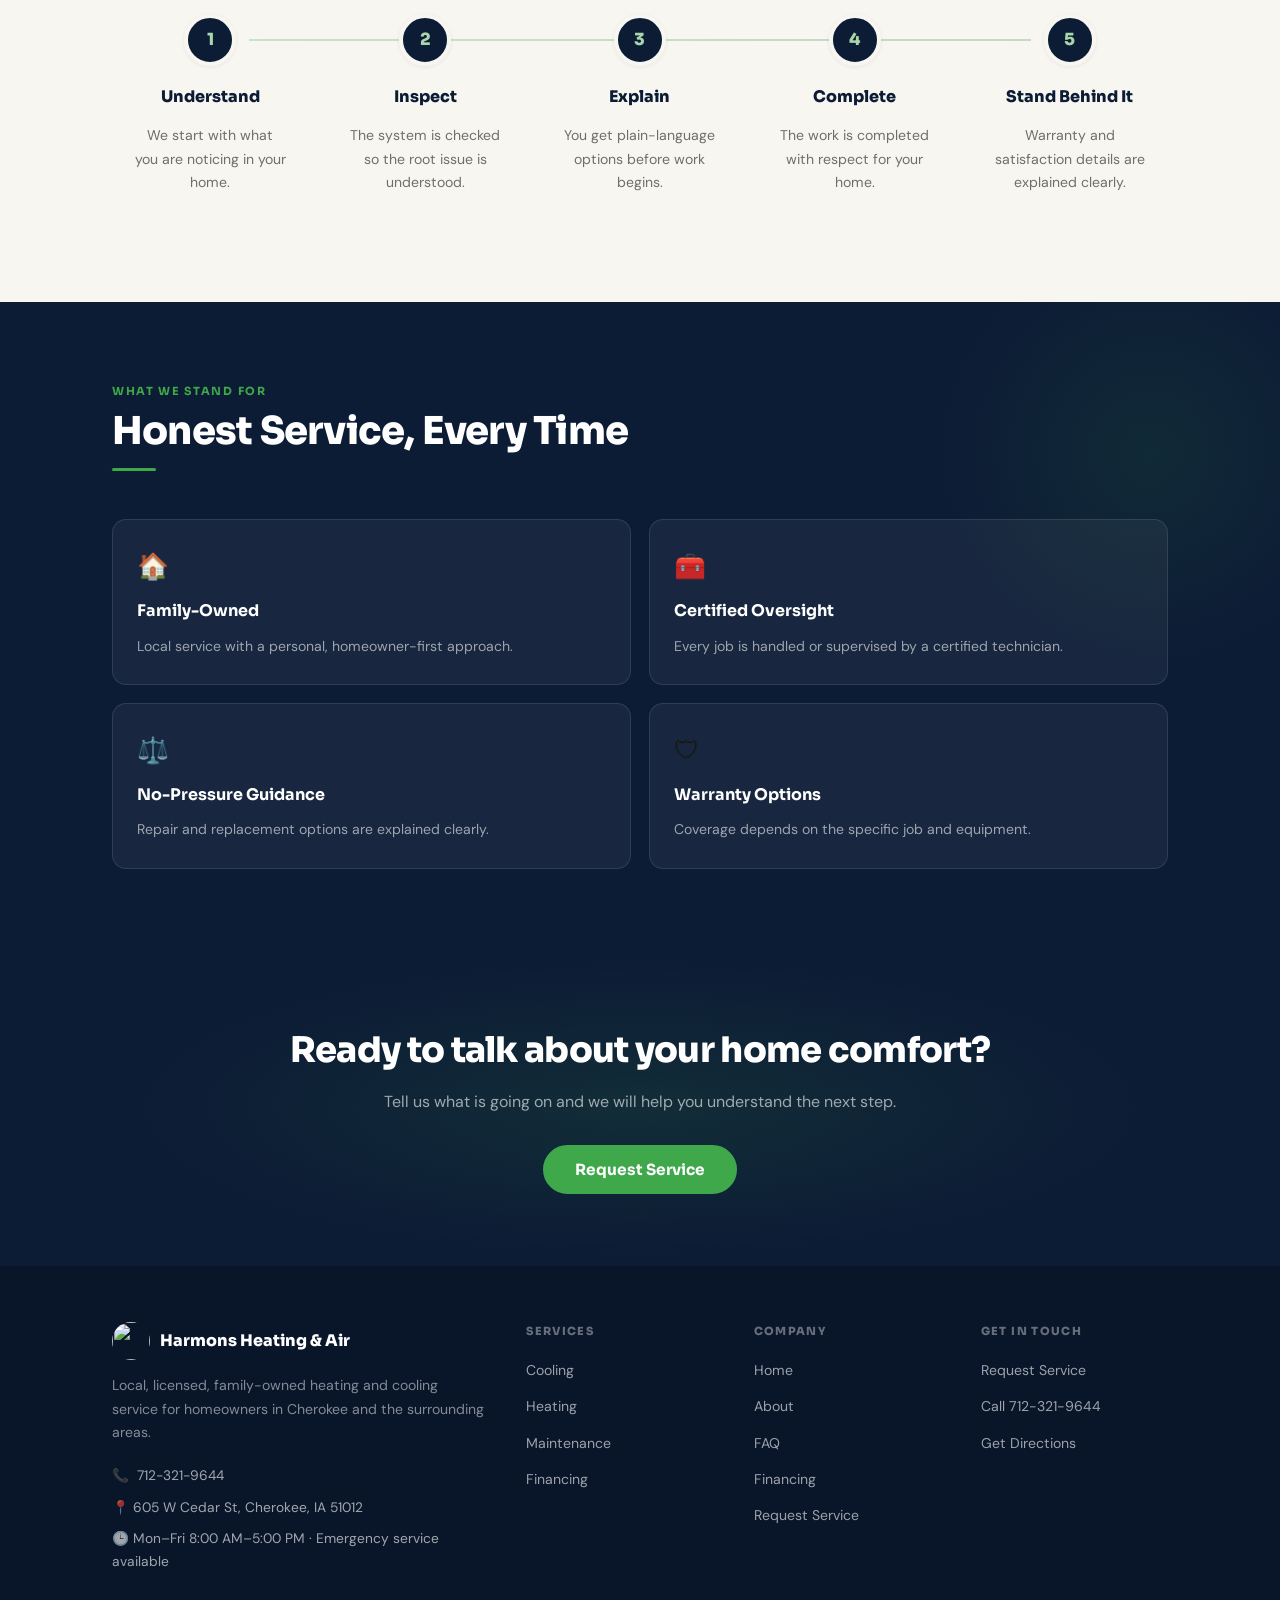
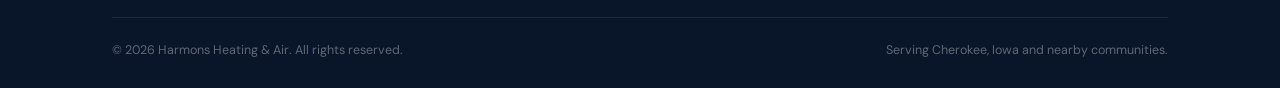
==== commit 6f38d8c0: "Refactor code structure and remove redundant sections for improved readability and maintainability" ====
--- a/about.html
+++ b/about.html
@@ -4,286 +4,18 @@
   <meta charset="UTF-8" />
   <meta name="viewport" content="width=device-width, initial-scale=1.0" />
   <!-- REPLACE: Update with your real business name -->
-  <title>About Us | Your HVAC Company — Iowa Heating & Air Conditioning</title>
+  <title>About | Harmons Heating & Air</title>
   <!-- REPLACE: Update with your real meta description -->
-  <meta name="description" content="Learn about Your HVAC Company — over 20 years of honest heating and air conditioning service for Iowa homeowners. We listen, inspect, explain, and stand behind our work." />
+  <meta name="description" content="Learn about Harmons Heating & Air, a local, licensed, family-owned HVAC company serving Cherokee and surrounding areas." />
 
   <link rel="preconnect" href="https://fonts.googleapis.com" />
   <link rel="preconnect" href="https://fonts.gstatic.com" crossorigin />
   <link href="https://fonts.googleapis.com/css2?family=Sora:wght@400;500;600;700;800&family=DM+Sans:ital,opsz,wght@0,9..40,300;0,9..40,400;0,9..40,500;1,9..40,300&display=swap" rel="stylesheet" />
-  <link rel="stylesheet" href="styles.css" />
-
-  <style>
-    /* ----- ABOUT STORY SECTION ----- */
-    #story { background: var(--warm-white); }
-
-    .story-split {
-      display: grid;
-      grid-template-columns: 1fr;
-      gap: 52px;
-      align-items: center;
-    }
-
-    @media (min-width: 840px) {
-      .story-split { grid-template-columns: 1fr 1fr; }
-    }
-
-    /* REPLACE: Replace this with a real photo of the business owner or team */
-    .story-photo {
-      aspect-ratio: 4/3;
-      border-radius: var(--r-lg);
-      background: linear-gradient(135deg, #1d3a66 0%, #2d5898 60%, #3ea84a 140%);
-      box-shadow: var(--shadow-lg);
-      position: relative;
-      overflow: hidden;
-    }
-
-    .story-photo-badge {
-      position: absolute;
-      bottom: 20px;
-      left: 20px;
-      background: rgba(12,28,53,0.88);
-      backdrop-filter: blur(10px);
-      border-radius: var(--r-sm);
-      padding: 13px 16px;
-    }
-
-    .story-photo-stat {
-      font-family: var(--font-display);
-      font-size: 1.8rem;
-      font-weight: 800;
-      color: var(--green-light);
-      line-height: 1;
-    }
-
-    .story-photo-label {
-      font-family: var(--font-display);
-      font-size: 0.76rem;
-      font-weight: 600;
-      color: rgba(255,255,255,0.65);
-      margin-top: 3px;
-    }
-
-    .story-text p {
-      font-size: 0.97rem;
-      color: var(--gray-600);
-      line-height: 1.75;
-      margin-bottom: 16px;
-    }
-
-    .story-text p:last-child { margin-bottom: 0; }
-
-    /* ----- STATS ROW ----- */
-    .stats-row {
-      background: var(--navy);
-      padding: 52px 0;
-    }
-
-    .stats-grid {
-      display: grid;
-      grid-template-columns: 1fr 1fr;
-      gap: 24px;
-    }
-
-    @media (min-width: 720px) {
-      .stats-grid { grid-template-columns: repeat(4, 1fr); }
-    }
-
-    .stat-item {
-      text-align: center;
-    }
-
-    .stat-num {
-      font-family: var(--font-display);
-      font-size: clamp(2rem, 4.5vw, 3rem);
-      font-weight: 800;
-      color: var(--green-light);
-      letter-spacing: -0.03em;
-      line-height: 1;
-    }
-
-    .stat-label {
-      font-family: var(--font-display);
-      font-size: 0.8rem;
-      font-weight: 600;
-      color: rgba(255,255,255,0.55);
-      margin-top: 8px;
-      line-height: 1.4;
-    }
-
-    /* ----- PROCESS SECTION ----- */
-    #process { background: var(--cream); }
-
-    .process-steps {
-      display: grid;
-      grid-template-columns: 1fr;
-      gap: 18px;
-      margin-top: 48px;
-    }
-
-    @media (min-width: 640px) {
-      .process-steps { grid-template-columns: 1fr 1fr; }
-    }
-
-    @media (min-width: 1000px) {
-      .process-steps { grid-template-columns: repeat(5, 1fr); }
-    }
-
-    .process-step {
-      padding: 26px 22px;
-      text-align: center;
-      display: flex;
-      flex-direction: column;
-      align-items: center;
-      gap: 12px;
-    }
-
-    .process-num {
-      width: 48px;
-      height: 48px;
-      background: var(--navy);
-      border-radius: 50%;
-      display: flex;
-      align-items: center;
-      justify-content: center;
-      font-family: var(--font-display);
-      font-weight: 800;
-      font-size: 1.05rem;
-      color: var(--green-light);
-      flex-shrink: 0;
-    }
-
-    .process-icon {
-      font-size: 1.5rem;
-    }
-
-    .process-step-title {
-      font-family: var(--font-display);
-      font-size: 0.95rem;
-      font-weight: 700;
-      color: var(--navy);
-    }
-
-    .process-step-desc {
-      font-size: 0.86rem;
-      color: var(--gray-500);
-      line-height: 1.6;
-    }
-
-    /* Connector line (desktop only) */
-    @media (min-width: 1000px) {
-      .process-steps {
-        position: relative;
-      }
-      .process-steps::before {
-        content: '';
-        position: absolute;
-        top: 49px;
-        left: 13%;
-        right: 13%;
-        height: 2px;
-        background: linear-gradient(90deg, var(--green), var(--green-dark));
-        opacity: 0.25;
-        pointer-events: none;
-      }
-    }
-
-    /* ----- TRUST POINTS SECTION ----- */
-    #trust { background: var(--navy); }
-
-    .trust-grid {
-      display: grid;
-      grid-template-columns: 1fr;
-      gap: 18px;
-      margin-top: 48px;
-    }
-
-    @media (min-width: 580px) { .trust-grid { grid-template-columns: 1fr 1fr; } }
-
-    .trust-card {
-      padding: 26px 24px;
-      display: flex;
-      flex-direction: column;
-      gap: 10px;
-    }
-
-    .trust-card-icon {
-      font-size: 1.6rem;
-    }
-
-    .trust-card-title {
-      font-family: var(--font-display);
-      font-size: 1rem;
-      font-weight: 700;
-      color: var(--white);
-    }
-
-    .trust-card-desc {
-      font-size: 0.88rem;
-      color: rgba(255,255,255,0.58);
-      line-height: 1.65;
-    }
-
-    /* ----- OWNER SECTION ----- */
-    #owner { background: var(--gray-100); }
-
-    .owner-split {
-      display: grid;
-      grid-template-columns: 1fr;
-      gap: 44px;
-      align-items: center;
-    }
-
-    @media (min-width: 820px) {
-      .owner-split { grid-template-columns: auto 1fr; }
-    }
-
-    /* REPLACE: Replace this with a real photo of the business owner */
-    .owner-photo {
-      width: 200px;
-      height: 200px;
-      border-radius: 50%;
-      background: linear-gradient(135deg, #1d3a66, #3ea84a);
-      box-shadow: var(--shadow-md);
-      display: flex;
-      align-items: center;
-      justify-content: center;
-      font-size: 3.5rem;
-      flex-shrink: 0;
-      margin: 0 auto;
-    }
-
-    @media (min-width: 820px) {
-      .owner-photo { margin: 0; }
-    }
-
-    .owner-name {
-      font-family: var(--font-display);
-      font-size: 1.4rem;
-      font-weight: 800;
-      color: var(--navy);
-      margin-bottom: 3px;
-    }
-
-    .owner-title {
-      font-family: var(--font-display);
-      font-size: 0.82rem;
-      font-weight: 700;
-      color: var(--green-dark);
-      letter-spacing: 0.06em;
-      text-transform: uppercase;
-      margin-bottom: 16px;
-    }
-
-    .owner-bio p {
-      font-size: 0.97rem;
-      color: var(--gray-600);
-      line-height: 1.75;
-      margin-bottom: 14px;
-    }
-
-    .owner-bio p:last-child { margin-bottom: 0; }
-  </style>
+  <link rel="stylesheet" href="styles/base.css" />
+  <link rel="stylesheet" href="styles/layout.css" />
+  <link rel="stylesheet" href="styles/components.css" />
+  <link rel="stylesheet" href="styles/pages.css" />
+  <link rel="icon" type="image/png" href="img/favicon.png" />
 </head>
 
 <body>
@@ -292,264 +24,164 @@
      HEADER / NAV
 ================================================================ -->
 <header class="site-header" id="top">
+  <div class="mobile-action-bar" aria-label="Quick actions">
+    <a href="contact.html" class="mobile-action-btn mobile-action-primary">Request Service</a>
+    <a href="tel:+17123219644" class="mobile-action-btn mobile-action-call">Call 712-321-9644</a>
+  </div>
+
   <nav class="nav-inner" aria-label="Main navigation">
-
-    <!-- REPLACE: Swap text/icon with your real logo image -->
-    <a href="index.html" class="nav-logo" aria-label="Your HVAC Company — Home">
-      <span class="nav-logo-mark" aria-hidden="true">❄</span>
-      <span class="nav-logo-text">Your <span>HVAC</span></span>
+    <a href="index.html" class="nav-logo" aria-label="Harmons Heating & Air home">
+      <picture>
+        <source srcset="img/small_logo.png" media="(max-width: 559px)" />
+        <img src="img/full_logo.jpg" alt="Harmons Heating & Air" class="nav-logo-img" />
+      </picture>
     </a>
 
     <ul class="nav-links" role="list">
       <li><a href="index.html" data-page="index">Home</a></li>
-      <li><a href="about.html" data-page="about">About</a></li>
-      <li><a href="contact.html" data-page="contact">Request Service</a></li>
+
+      <li class="nav-dropdown">
+        <button class="nav-dropdown-toggle" type="button" aria-expanded="false" aria-haspopup="true" data-page="services">
+          Services
+          <span class="nav-dropdown-caret" aria-hidden="true">v</span>
+        </button>
+        <div class="nav-dropdown-menu compact" role="menu">
+          <a href="index.html#cooling" role="menuitem">Cooling</a>
+          <a href="index.html#heating" role="menuitem">Heating</a>
+        </div>
+      </li>
+
+      <li class="nav-dropdown about-dropdown">
+        <a href="about.html" class="nav-dropdown-link" data-page="about">
+          About
+          <span class="nav-dropdown-caret" aria-hidden="true">v</span>
+        </a>
+        <div class="nav-dropdown-menu compact" role="menu">
+          <a href="resources.html#faq" role="menuitem">FAQ</a>
+          <a href="resources.html#financing" role="menuitem">Financing</a>
+        </div>
+      </li>
+
     </ul>
 
     <div class="nav-right">
-      <!-- REPLACE: Update with your real phone number -->
-      <a href="tel:+15551234567" class="nav-phone">📞 (555) 123-4567</a>
+      <a href="tel:+17123219644" class="nav-phone">Call 712-321-9644</a>
       <a href="contact.html" class="btn btn-primary btn-sm">Request Service</a>
     </div>
 
     <button class="hamburger" id="hamburger" aria-label="Open navigation menu" aria-expanded="false">
       <span></span><span></span><span></span>
     </button>
-
   </nav>
 </header>
 
 <!-- Mobile drawer -->
 <nav class="mobile-drawer" id="mobileDrawer" aria-label="Mobile navigation">
   <a href="index.html" data-page="index">Home</a>
+
+  <div class="mobile-dropdown">
+    <button class="mobile-dropdown-toggle" type="button" aria-expanded="false" data-page="services">
+      Services
+      <span aria-hidden="true">v</span>
+    </button>
+    <div class="mobile-dropdown-menu">
+      <a href="index.html#cooling">Cooling</a>
+      <a href="index.html#heating">Heating</a>
+    </div>
+  </div>
+
   <a href="about.html" data-page="about">About</a>
-  <a href="contact.html" data-page="contact">Request Service</a>
-  <!-- REPLACE: Update with your real phone number -->
-  <a href="tel:+15551234567" class="mobile-drawer-phone">📞 (555) 123-4567</a>
+  <a href="resources.html#faq" data-page="about">FAQ</a>
+  <a href="resources.html#financing" data-page="about">Financing</a>
+  <a href="tel:+17123219644" class="mobile-drawer-phone">Call 712-321-9644</a>
   <a href="contact.html" class="btn btn-primary mobile-drawer-cta">Request Service</a>
 </nav>
 
 
 <main>
 
-  <!-- ================================================================
-       PAGE HERO
-  ================================================================ -->
   <div class="page-hero">
     <div class="page-hero-dots" aria-hidden="true"></div>
     <div class="container page-hero-inner">
-      <p class="page-hero-label">Iowa Heating &amp; Air Conditioning</p>
-      <h1 class="page-hero-title">About Our Company</h1>
-      <p class="page-hero-sub">We're a local Iowa HVAC business built on honest service, clear communication, and work we stand behind. Here's a little about who we are.</p>
-    </div>
-  </div>
-
-
-  <!-- ================================================================
-       COMPANY STORY
-  ================================================================ -->
+      <p class="page-hero-label">About Harmons Heating &amp; Air</p>
+      <h1 class="page-hero-title">Local, Licensed, Family-Owned HVAC Service</h1>
+      <p class="page-hero-sub">Serving homeowners in Cherokee and the surrounding areas with heating, cooling, maintenance, and indoor comfort solutions.</p>
+    </div>
+  </div>
+
   <section id="story">
     <div class="container">
       <div class="story-split">
-
-        <!-- Photo -->
-        <!-- REPLACE: Replace gradient with a real photo of the owner, team, or job site -->
-        <div class="story-photo reveal" role="img" aria-label="Owner or team photo placeholder">
+        <div class="story-photo has-img reveal" role="img" aria-label="Harmons Heating and Air service van">
+          <img src="img/van-shawn.webp" alt="Harmons Heating and Air service van" />
           <div class="story-photo-badge">
-            <div class="story-photo-stat">20+</div>
-            <div class="story-photo-label">Years Serving Iowa</div>
+            <div class="story-photo-stat">2004</div>
+            <div class="story-photo-label">Serving Since</div>
           </div>
         </div>
-
-        <!-- Text -->
         <div class="reveal">
           <p class="section-label">Our Story</p>
-          <h2 class="section-title">Local Service, Honest Work</h2>
+          <h2 class="section-title">Comfort Solutions Without the Pushy Sales Feel</h2>
           <div class="divider"></div>
           <div class="story-text">
-            <!-- REPLACE: Update with the real company story in the owner's voice -->
-            <p>
-              We started this business with a straightforward goal: give Iowa homeowners the kind of HVAC service we'd want for our own families. That means showing up when we say we will, explaining things clearly, and doing work we're proud to put our name on.
-            </p>
-            <p>
-              Over the past 20+ years, we've worked on just about every type of heating and cooling situation a home can present. That experience matters — not just for the technical side of things, but for helping homeowners understand what's really going on with their system and what actually makes sense to do about it.
-            </p>
-            <p>
-              We're not a large company, and that's by choice. Staying focused on residential work in Iowa means we can give each job the attention it deserves and build real relationships with the families we serve.
-            </p>
+            <p>Harmons Heating &amp; Air is a local, licensed, family-owned HVAC company serving homeowners in Cherokee and the surrounding areas.</p>
+            <p>Every job is handled or supervised by a certified technician, so homeowners can count on knowledgeable service, honest guidance, and quality workmanship. Whether you need heating repair, AC replacement, general maintenance, or help finding the right indoor comfort solution, Harmons is ready to help.</p>
+            <p>We focus on reliable, cost-effective, and lasting solutions for home comfort problems. Work may be backed by a satisfaction guarantee and warranty options up to 10 years, depending on the job and equipment.</p>
           </div>
         </div>
-
       </div>
     </div>
   </section>
 
-
-  <!-- ================================================================
-       STATS ROW
-  ================================================================ -->
   <div class="stats-row">
     <div class="container">
       <div class="stats-grid">
-        <div class="stat-item reveal">
-          <div class="stat-num">20+</div>
-          <div class="stat-label">Years in Business</div>
-        </div>
-        <div class="stat-item reveal reveal-delay-1">
-          <!-- REPLACE: Update with a real number if you have one -->
-          <div class="stat-num">500+</div>
-          <div class="stat-label">Homeowners Served</div>
-        </div>
-        <div class="stat-item reveal reveal-delay-2">
-          <div class="stat-num">100%</div>
-          <div class="stat-label">Residential Focus</div>
-        </div>
-        <div class="stat-item reveal reveal-delay-3">
-          <div class="stat-num">Iowa</div>
-          <div class="stat-label">Locally Owned &amp; Operated</div>
-        </div>
-      </div>
-    </div>
-  </div>
-
-
-  <!-- ================================================================
-       OWNER / TEAM
-  ================================================================ -->
-  <section id="owner">
-    <div class="container">
-      <div class="owner-split">
-
-        <!-- REPLACE: Replace emoji placeholder with a real headshot of the owner -->
-        <!-- <img src="owner-photo.jpg" alt="[Owner Name], Owner of Your HVAC Company" class="owner-photo"> -->
-        <div class="owner-photo reveal" role="img" aria-label="Owner headshot placeholder">👨‍🔧</div>
-
-        <div class="reveal">
-          <!-- REPLACE: Update with the owner's real name -->
-          <div class="owner-name">[Owner Name]</div>
-          <!-- REPLACE: Update with the owner's real title/role -->
-          <div class="owner-title">Owner &amp; Lead Technician</div>
-          <div class="owner-bio">
-            <!-- REPLACE: Update with the owner's real background and story -->
-            <p>
-              With over 20 years of hands-on experience in the HVAC industry, I started this company to offer Iowa homeowners something I felt was missing: a service provider who communicates clearly, gives honest advice, and takes real pride in the work.
-            </p>
-            <p>
-              I work directly on many of the jobs we take on, which means you're getting experience and accountability on every visit — not just a dispatch crew following a checklist.
-            </p>
-            <p>
-              When you reach out to us, you're talking to someone who genuinely wants to help your home be comfortable and your system to run well. That's the standard I hold myself and this company to.
-            </p>
-          </div>
-        </div>
-
-      </div>
-    </div>
-  </section>
-
-
-  <!-- ================================================================
-       OUR PROCESS
-  ================================================================ -->
+        <div class="stat-item reveal"><div class="stat-num">20+</div><div class="stat-label">Years of Experience</div></div>
+        <div class="stat-item reveal reveal-delay-1"><div class="stat-num">5.0</div><div class="stat-label">Google Rating</div></div>
+        <div class="stat-item reveal reveal-delay-2"><div class="stat-num">24/7</div><div class="stat-label">Emergency Service Available</div></div>
+        <div class="stat-item reveal reveal-delay-3"><div class="stat-num">IA</div><div class="stat-label">Cherokee Area</div></div>
+      </div>
+    </div>
+  </div>
+
   <section id="process">
     <div class="container">
       <div class="reveal">
         <p class="section-label">How We Work</p>
-        <h2 class="section-title">Our Process</h2>
+        <h2 class="section-title">Simple, Clear, Homeowner-Focused</h2>
         <div class="divider"></div>
-        <p class="section-sub">Every job follows the same five-step process — because consistency is how we deliver results you can count on.</p>
+        <p class="section-sub">The goal is to understand the issue, explain the options, and complete the work with care.</p>
       </div>
       <div class="process-steps">
-
-        <div class="process-step card reveal reveal-delay-1">
-          <div class="process-num">1</div>
-          <div class="process-icon" aria-hidden="true">👂</div>
-          <h3 class="process-step-title">Listen</h3>
-          <p class="process-step-desc">We start by listening to what you've noticed — no assumptions, just a real conversation about your home's situation.</p>
-        </div>
-
-        <div class="process-step card reveal reveal-delay-2">
-          <div class="process-num">2</div>
-          <div class="process-icon" aria-hidden="true">🔍</div>
-          <h3 class="process-step-title">Inspect</h3>
-          <p class="process-step-desc">We do a thorough inspection of the system — identifying the root cause, not just the symptom.</p>
-        </div>
-
-        <div class="process-step card reveal reveal-delay-3">
-          <div class="process-num">3</div>
-          <div class="process-icon" aria-hidden="true">💬</div>
-          <h3 class="process-step-title">Explain</h3>
-          <p class="process-step-desc">We explain what we found, what it means, and what your options are — in plain language, before anything is done.</p>
-        </div>
-
-        <div class="process-step card reveal reveal-delay-4">
-          <div class="process-num">4</div>
-          <div class="process-icon" aria-hidden="true">🔧</div>
-          <h3 class="process-step-title">Complete</h3>
-          <p class="process-step-desc">We do the work properly, efficiently, and with respect for your home and time.</p>
-        </div>
-
-        <div class="process-step card reveal reveal-delay-5">
-          <div class="process-num">5</div>
-          <div class="process-icon" aria-hidden="true">🛡</div>
-          <h3 class="process-step-title">Stand Behind It</h3>
-          <p class="process-step-desc">The job isn't done until you're confident the system is working. And our warranty backs every job we complete.</p>
-        </div>
-
+        <div class="process-step card reveal reveal-delay-1"><div class="process-num">1</div><h3 class="process-step-title">Understand</h3><p class="process-step-desc">We start with what you are noticing in your home.</p></div>
+        <div class="process-step card reveal reveal-delay-2"><div class="process-num">2</div><h3 class="process-step-title">Inspect</h3><p class="process-step-desc">The system is checked so the root issue is understood.</p></div>
+        <div class="process-step card reveal reveal-delay-3"><div class="process-num">3</div><h3 class="process-step-title">Explain</h3><p class="process-step-desc">You get plain-language options before work begins.</p></div>
+        <div class="process-step card reveal reveal-delay-4"><div class="process-num">4</div><h3 class="process-step-title">Complete</h3><p class="process-step-desc">The work is completed with respect for your home.</p></div>
+        <div class="process-step card reveal reveal-delay-5"><div class="process-num">5</div><h3 class="process-step-title">Stand Behind It</h3><p class="process-step-desc">Warranty and satisfaction details are explained clearly.</p></div>
       </div>
     </div>
   </section>
 
-
-  <!-- ================================================================
-       TRUST POINTS
-  ================================================================ -->
   <section id="trust" class="section-dark">
     <div class="container">
       <div class="reveal">
         <p class="section-label">What We Stand For</p>
         <h2 class="section-title light">Honest Service, Every Time</h2>
         <div class="divider"></div>
-        <p class="section-sub light">These aren't marketing slogans — they're the commitments we make to every homeowner we work with.</p>
       </div>
       <div class="trust-grid">
-
-        <div class="trust-card card-dark reveal reveal-delay-1">
-          <div class="trust-card-icon" aria-hidden="true">💬</div>
-          <h3 class="trust-card-title">Clear Communication Throughout</h3>
-          <p class="trust-card-desc">We keep you informed at every step. You'll always know what we found, what we're doing, and why — before we do it.</p>
-        </div>
-
-        <div class="trust-card card-dark reveal reveal-delay-2">
-          <div class="trust-card-icon" aria-hidden="true">⚖️</div>
-          <h3 class="trust-card-title">Honest Repair vs. Replace Guidance</h3>
-          <p class="trust-card-desc">We'll give you a straight answer on whether a repair makes sense or if a new system is the better investment for your home.</p>
-        </div>
-
-        <div class="trust-card card-dark reveal reveal-delay-3">
-          <div class="trust-card-icon" aria-hidden="true">🛡</div>
-          <h3 class="trust-card-title">Warranty Details Before Work Starts</h3>
-          <p class="trust-card-desc">We explain your warranty coverage upfront, in plain language, so there are no surprises after the job is done.</p>
-        </div>
-
-        <div class="trust-card card-dark reveal reveal-delay-4">
-          <div class="trust-card-icon" aria-hidden="true">🏠</div>
-          <h3 class="trust-card-title">Homeowner-Focused, Always</h3>
-          <p class="trust-card-desc">Every process we have is built around serving residential homeowners — not commercial clients, not developers, just families like yours.</p>
-        </div>
-
+        <div class="trust-card card-dark reveal reveal-delay-1"><div class="trust-card-icon" aria-hidden="true">🏠</div><h3 class="trust-card-title">Family-Owned</h3><p class="trust-card-desc">Local service with a personal, homeowner-first approach.</p></div>
+        <div class="trust-card card-dark reveal reveal-delay-2"><div class="trust-card-icon" aria-hidden="true">🧰</div><h3 class="trust-card-title">Certified Oversight</h3><p class="trust-card-desc">Every job is handled or supervised by a certified technician.</p></div>
+        <div class="trust-card card-dark reveal reveal-delay-3"><div class="trust-card-icon" aria-hidden="true">⚖️</div><h3 class="trust-card-title">No-Pressure Guidance</h3><p class="trust-card-desc">Repair and replacement options are explained clearly.</p></div>
+        <div class="trust-card card-dark reveal reveal-delay-4"><div class="trust-card-icon" aria-hidden="true">🛡</div><h3 class="trust-card-title">Warranty Options</h3><p class="trust-card-desc">Coverage depends on the specific job and equipment.</p></div>
       </div>
     </div>
   </section>
 
-
-  <!-- ================================================================
-       ABOUT CTA
-  ================================================================ -->
   <div class="cta-banner">
     <div class="container cta-banner-inner reveal">
-      <h2 class="cta-banner-title">Ready to work with a company you can trust?</h2>
-      <p class="cta-banner-sub">Tell us about your heating or air conditioning situation and we'll follow up to discuss your options.</p>
+      <h2 class="cta-banner-title">Ready to talk about your home comfort?</h2>
+      <p class="cta-banner-sub">Tell us what is going on and we will help you understand the next step.</p>
       <a href="contact.html" class="btn btn-primary btn-lg">Request Service</a>
     </div>
   </div>
@@ -565,38 +197,35 @@
     <div class="footer-grid">
 
       <div>
-        <!-- REPLACE: Swap with your real business logo -->
-        <a href="index.html" class="footer-logo" aria-label="Your HVAC Company Home">
-          <span class="footer-logo-mark" aria-hidden="true">❄</span>
-          Your HVAC Company
+        <a href="index.html" class="footer-logo" aria-label="Harmons Heating & Air home">
+          <img src="img/small_logo.png" alt="" class="footer-logo-img" aria-hidden="true" />
+          <span>Harmons Heating & Air</span>
         </a>
-        <p class="footer-tagline">Reliable heating and air conditioning for Iowa homeowners. Backed by 20+ years of experience.</p>
+        <p class="footer-tagline">Local, licensed, family-owned heating and cooling service for homeowners in Cherokee and the surrounding areas.</p>
         <div class="footer-contact-list">
-          <!-- REPLACE: Update with your real phone number -->
-          <div class="footer-contact-item">📞 <a href="tel:+15551234567">(555) 123-4567</a></div>
-          <!-- REPLACE: Update with your real email -->
-          <div class="footer-contact-item">✉ <a href="mailto:hello@yourhvaccompany.com">hello@yourhvaccompany.com</a></div>
-          <!-- REPLACE: Update with your actual service area -->
-          <div class="footer-contact-item">📍 Serving homeowners across Iowa</div>
+          <div class="footer-contact-item">📞 <a href="tel:+17123219644">712-321-9644</a></div>
+          <div class="footer-contact-item">📍 605 W Cedar St, Cherokee, IA 51012</div>
+          <div class="footer-contact-item">🕒 Mon–Fri 8:00 AM–5:00 PM · Emergency service available</div>
         </div>
       </div>
 
       <div>
         <div class="footer-col-label">Services</div>
         <ul class="footer-links-list" role="list">
-          <li><a href="index.html#services">Heating Repair</a></li>
-          <li><a href="index.html#services">AC Repair</a></li>
-          <li><a href="index.html#services">System Replacement</a></li>
-          <li><a href="index.html#services">Preventive Maintenance</a></li>
+          <li><a href="index.html#cooling">Cooling</a></li>
+          <li><a href="index.html#heating">Heating</a></li>
+          <li><a href="index.html#services">Maintenance</a></li>
+          <li><a href="resources.html#financing">Financing</a></li>
         </ul>
       </div>
 
       <div>
         <div class="footer-col-label">Company</div>
         <ul class="footer-links-list" role="list">
-          <li><a href="about.html">About Us</a></li>
-          <li><a href="index.html#warranty">Warranty</a></li>
-          <li><a href="index.html#financing">Financing</a></li>
+          <li><a href="index.html">Home</a></li>
+          <li><a href="about.html">About</a></li>
+          <li><a href="resources.html#faq">FAQ</a></li>
+          <li><a href="resources.html#financing">Financing</a></li>
           <li><a href="contact.html">Request Service</a></li>
         </ul>
       </div>
@@ -605,21 +234,26 @@
         <div class="footer-col-label">Get in Touch</div>
         <ul class="footer-links-list" role="list">
           <li><a href="contact.html">Request Service</a></li>
-          <!-- REPLACE: Update phone and email -->
-          <li><a href="tel:+15551234567">Call Us</a></li>
-          <li><a href="mailto:hello@yourhvaccompany.com">Email Us</a></li>
+          <li><a href="tel:+17123219644">Call 712-321-9644</a></li>
+          <li><a href="https://www.google.com/maps/search/?api=1&query=605%20W%20Cedar%20St%2C%20Cherokee%2C%20IA%2051012">Get Directions</a></li>
         </ul>
       </div>
 
     </div>
     <div class="footer-bottom">
-      <!-- REPLACE: Update year and business name -->
-      <p class="footer-copy">&copy; 2024 Your HVAC Company. All rights reserved.</p>
-      <p class="footer-copy">Serving Iowa homeowners with honest HVAC service.</p>
+      <p class="footer-copy">&copy; 2026 Harmons Heating & Air. All rights reserved.</p>
+      <p class="footer-copy">Serving Cherokee, Iowa and nearby communities.</p>
     </div>
   </div>
 </footer>
 
-<script src="script.js"></script>
+
+<script src="scripts/main.js"></script>
 </body>
 </html>
+
+
+
+
+
+
--- a/styles/base.css
+++ b/styles/base.css
@@ -0,0 +1,208 @@
+/* ================================================================
+   base.css - Your HVAC Company
+   Variables, reset rules, and global helpers.
+   ================================================================ */
+
+/* ----------------------------------------------------------------
+   CSS VARIABLES — Edit here to rebrand
+   ---------------------------------------------------------------- */
+:root {
+  /* Colors */
+  --navy:         #0c1c35;
+  --navy-mid:     #152a4a;
+  --navy-light:   #1d3a66;
+  --navy-faint:   #e8edf5;
+  --green:        #3ea84a;
+  --green-dark:   #2e8038;
+  --green-light:  #a8d5ac;
+  --green-faint:  #edf7ee;
+  --cream:        #f8f6f1;
+  --warm-white:   #fdfcfa;
+  --gray-50:      #f9f8f6;
+  --gray-100:     #f1efe9;
+  --gray-200:     #e2dfd7;
+  --gray-300:     #cbc7be;
+  --gray-400:     #9e9b94;
+  --gray-500:     #706e68;
+  --gray-600:     #504e49;
+  --gray-800:     #2c2b27;
+  --text-dark:    #18170f;
+  --text-mid:     #38362f;
+  --white:        #ffffff;
+  --amber:        #f59e0b;
+
+  /* Shadows */
+  --shadow-xs:    0 1px 4px rgba(12,28,53,0.07);
+  --shadow-sm:    0 2px 10px rgba(12,28,53,0.09);
+  --shadow-md:    0 6px 24px rgba(12,28,53,0.12);
+  --shadow-lg:    0 14px 44px rgba(12,28,53,0.16);
+  --shadow-xl:    0 24px 64px rgba(12,28,53,0.22);
+
+  /* Radii */
+  --r-sm:   8px;
+  --r-md:   14px;
+  --r-lg:   22px;
+  --r-xl:   32px;
+  --r-pill: 999px;
+
+  /* Typography */
+  --font-display: 'Sora', sans-serif;
+  --font-body:    'DM Sans', sans-serif;
+
+  /* Transitions */
+  --t-fast:   0.18s ease;
+  --t-base:   0.25s ease;
+  --t-slow:   0.4s ease;
+
+  /* Layout */
+  --max-w:    1100px;
+  --nav-h:    66px;
+}
+
+/* ----------------------------------------------------------------
+   RESET
+   ---------------------------------------------------------------- */
+*, *::before, *::after { box-sizing: border-box; margin: 0; padding: 0; }
+html { font-size: 16px; scroll-behavior: smooth; }
+
+body {
+  font-family: var(--font-body);
+  color: var(--text-dark);
+  background: var(--warm-white);
+  line-height: 1.65;
+  -webkit-font-smoothing: antialiased;
+  overflow-x: hidden;
+}
+
+img { display: block; max-width: 100%; height: auto; }
+a { color: inherit; text-decoration: none; }
+ul, ol { list-style: none; }
+button { font-family: inherit; cursor: pointer; }
+input, select, textarea { font-family: inherit; }
+
+/* ----------------------------------------------------------------
+   LAYOUT HELPERS
+   ---------------------------------------------------------------- */
+.container {
+  width: 100%;
+  max-width: var(--max-w);
+  margin: 0 auto;
+  padding: 0 22px;
+}
+
+section { padding: 80px 0; }
+
+.section-label {
+  font-family: var(--font-display);
+  font-size: 0.7rem;
+  font-weight: 700;
+  letter-spacing: 0.15em;
+  text-transform: uppercase;
+  color: var(--green);
+  margin-bottom: 8px;
+}
+
+.section-title {
+  font-family: var(--font-display);
+  font-size: clamp(1.65rem, 3.8vw, 2.4rem);
+  font-weight: 800;
+  line-height: 1.18;
+  color: var(--navy);
+  letter-spacing: -0.02em;
+  margin-bottom: 12px;
+}
+
+.section-title.light { color: var(--white); }
+
+.section-sub {
+  font-size: 1rem;
+  color: var(--gray-500);
+  line-height: 1.72;
+  max-width: 540px;
+}
+
+.section-sub.light { color: rgba(255,255,255,0.62); }
+
+.divider {
+  width: 44px;
+  height: 3px;
+  background: var(--green);
+  border-radius: 2px;
+  margin: 14px 0 22px;
+}
+
+/* ----------------------------------------------------------------
+   BUTTONS
+   ---------------------------------------------------------------- */
+.btn {
+  display: inline-flex;
+  align-items: center;
+  gap: 7px;
+  font-family: var(--font-display);
+  font-size: 0.88rem;
+  font-weight: 700;
+  padding: 13px 24px;
+  border-radius: var(--r-pill);
+  border: 2px solid transparent;
+  cursor: pointer;
+  transition:
+    background var(--t-fast),
+    color var(--t-fast),
+    border-color var(--t-fast),
+    box-shadow var(--t-fast),
+    transform var(--t-fast);
+  white-space: nowrap;
+  line-height: 1;
+  text-decoration: none;
+}
+
+.btn:active { transform: scale(0.97); }
+
+.btn-primary {
+  background: var(--green);
+  color: var(--white);
+  border-color: var(--green);
+}
+.btn-primary:hover {
+  background: var(--green-dark);
+  border-color: var(--green-dark);
+  box-shadow: 0 4px 20px rgba(62,168,74,0.35);
+}
+
+.btn-outline-white {
+  background: transparent;
+  color: var(--white);
+  border-color: rgba(255,255,255,0.5);
+}
+.btn-outline-white:hover {
+  background: rgba(255,255,255,0.1);
+  border-color: var(--white);
+}
+
+.btn-outline-navy {
+  background: transparent;
+  color: var(--navy);
+  border-color: var(--navy);
+}
+.btn-outline-navy:hover {
+  background: var(--navy);
+  color: var(--white);
+}
+
+.btn-lg {
+  font-size: 0.96rem;
+  padding: 15px 30px;
+}
+
+.btn-sm {
+  font-size: 0.8rem;
+  padding: 9px 18px;
+}
+
+.btn-group {
+  display: flex;
+  flex-wrap: wrap;
+  gap: 12px;
+  align-items: center;
+}
+
--- a/styles/layout.css
+++ b/styles/layout.css
@@ -0,0 +1,782 @@
+/* ----------------------------------------------------------------
+   NAVIGATION — 3-zone layout: Logo | Center Links | Phone + CTA
+   ---------------------------------------------------------------- */
+.site-header {
+  position: sticky;
+  top: 0;
+  z-index: 900;
+  background: var(--navy);
+  height: var(--nav-h);
+  display: flex;
+  align-items: center;
+  box-shadow: 0 2px 20px rgba(12,28,53,0.25);
+}
+
+/* Mobile: logo left, hamburger right */
+.nav-inner {
+  display: flex;
+  align-items: center;
+  justify-content: space-between;
+  height: 100%;
+  width: 100%;
+  max-width: var(--max-w);
+  margin: 0 auto;
+  padding: 0 22px;
+  gap: 0;
+}
+
+/* REPLACE: Swap this with your real logo image
+   Example: <a href="index.html"><img src="logo.png" alt="Your HVAC Company" style="height:38px;"></a> */
+.nav-logo {
+  display: flex;
+  align-items: center;
+  gap: 10px;
+  font-family: var(--font-display);
+  font-size: 1.02rem;
+  font-weight: 800;
+  color: var(--white);
+  flex-shrink: 0;
+  text-decoration: none;
+}
+
+.nav-logo-mark {
+  width: 36px;
+  height: 36px;
+  background: var(--green);
+  border-radius: 9px;
+  display: flex;
+  align-items: center;
+  justify-content: center;
+  font-size: 1.1rem;
+  flex-shrink: 0;
+}
+
+.nav-logo-text span {
+  color: var(--green-light);
+}
+
+/* Center nav links — hidden on mobile */
+.nav-links {
+  display: none;
+  align-items: center;
+  justify-content: center;
+  gap: 2px;
+  flex: 1;
+}
+
+.nav-links a,
+.nav-dropdown-link {
+  font-family: var(--font-display);
+  font-size: 0.86rem;
+  font-weight: 600;
+  color: rgba(255,255,255,0.75);
+  padding: 8px 13px;
+  border-radius: var(--r-sm);
+  white-space: nowrap;
+  transition: color var(--t-fast), background var(--t-fast);
+  text-decoration: none;
+}
+
+.nav-links a:hover,
+.nav-dropdown-link:hover {
+  color: var(--white);
+  background: rgba(255,255,255,0.09);
+}
+
+.nav-links a.active,
+.nav-dropdown-link.active {
+  color: var(--green-light);
+  background: rgba(255,255,255,0.07);
+}
+
+.nav-links a:focus-visible,
+.nav-dropdown-toggle:focus-visible,
+.nav-dropdown-link:focus-visible,
+.mobile-drawer a:focus-visible,
+.mobile-dropdown-toggle:focus-visible,
+.hamburger:focus-visible {
+  outline: 2px solid var(--green-light);
+  outline-offset: 3px;
+}
+
+.nav-dropdown {
+  position: relative;
+}
+
+.nav-dropdown-toggle {
+  display: inline-flex;
+  align-items: center;
+  gap: 6px;
+  background: transparent;
+  border: 0;
+  font-family: var(--font-display);
+  font-size: 0.86rem;
+  font-weight: 600;
+  color: rgba(255,255,255,0.75);
+  padding: 8px 13px;
+  border-radius: var(--r-sm);
+  white-space: nowrap;
+  transition: color var(--t-fast), background var(--t-fast);
+}
+
+.nav-dropdown:hover .nav-dropdown-toggle,
+.nav-dropdown:hover .nav-dropdown-link,
+.nav-dropdown:focus-within .nav-dropdown-toggle,
+.nav-dropdown:focus-within .nav-dropdown-link,
+.nav-dropdown.is-open .nav-dropdown-toggle,
+.nav-dropdown-toggle.active,
+.nav-dropdown-link.active {
+  color: var(--green-light);
+  background: rgba(255,255,255,0.07);
+}
+
+.nav-dropdown-caret {
+  font-size: 0.62rem;
+  line-height: 1;
+  opacity: 0.72;
+}
+
+.nav-dropdown-menu {
+  position: absolute;
+  top: calc(100% + 12px);
+  left: 50%;
+  width: min(420px, calc(100vw - 44px));
+  background: var(--white);
+  border: 1px solid var(--gray-200);
+  border-radius: var(--r-md);
+  box-shadow: var(--shadow-lg);
+  padding: 10px;
+  display: grid;
+  grid-template-columns: 1fr;
+  gap: 4px;
+  opacity: 0;
+  visibility: hidden;
+  pointer-events: none;
+  transform: translate(-50%, 8px);
+  transition: opacity var(--t-fast), transform var(--t-fast), visibility var(--t-fast);
+}
+
+.nav-dropdown:hover .nav-dropdown-menu,
+.nav-dropdown:focus-within .nav-dropdown-menu,
+.nav-dropdown.is-open .nav-dropdown-menu {
+  opacity: 1;
+  visibility: visible;
+  pointer-events: auto;
+  transform: translate(-50%, 0);
+}
+
+.nav-dropdown-menu::before {
+  content: '';
+  position: absolute;
+  top: -12px;
+  left: 0;
+  right: 0;
+  height: 12px;
+}
+
+.nav-dropdown-menu a,
+.nav-dropdown-item {
+  display: flex;
+  align-items: center;
+  justify-content: space-between;
+  gap: 10px;
+  min-height: 38px;
+  padding: 9px 11px;
+  border-radius: var(--r-sm);
+  font-family: var(--font-display);
+  font-size: 0.8rem;
+  font-weight: 700;
+  line-height: 1.3;
+  color: var(--navy);
+  background: transparent;
+}
+
+.nav-dropdown-menu a:hover,
+.nav-dropdown-menu a:focus-visible {
+  background: var(--green-faint);
+  color: var(--green-dark);
+}
+
+.nav-dropdown-item.disabled {
+  color: var(--gray-400);
+  cursor: default;
+}
+
+.nav-dropdown-item em {
+  flex-shrink: 0;
+  font-style: normal;
+  font-size: 0.68rem;
+  font-weight: 800;
+  color: var(--gray-300);
+  text-transform: uppercase;
+}
+
+@media (min-width: 980px) {
+  .nav-dropdown-menu {
+    grid-template-columns: 1fr 1fr;
+  }
+
+  .nav-dropdown-menu a {
+    grid-column: 1 / -1;
+  }
+}
+
+/* Right zone: phone + CTA — hidden on mobile */
+.nav-right {
+  display: none;
+  align-items: center;
+  gap: 10px;
+  flex-shrink: 0;
+}
+
+/* REPLACE: Update with your real phone number */
+.nav-phone {
+  font-family: var(--font-display);
+  font-size: 0.8rem;
+  font-weight: 700;
+  color: rgba(255,255,255,0.65);
+  white-space: nowrap;
+  text-decoration: none;
+  transition: color var(--t-fast);
+}
+.nav-phone:hover { color: var(--white); }
+
+/* Hamburger */
+.hamburger {
+  background: none;
+  border: none;
+  padding: 8px;
+  display: flex;
+  flex-direction: column;
+  justify-content: center;
+  gap: 5px;
+  cursor: pointer;
+}
+
+.hamburger span {
+  display: block;
+  width: 22px;
+  height: 2px;
+  background: var(--white);
+  border-radius: 2px;
+  transition: transform var(--t-base), opacity var(--t-base);
+  transform-origin: center;
+}
+
+.hamburger.open span:nth-child(1) { transform: translateY(7px) rotate(45deg); }
+.hamburger.open span:nth-child(2) { opacity: 0; transform: scaleX(0); }
+.hamburger.open span:nth-child(3) { transform: translateY(-7px) rotate(-45deg); }
+
+/* Desktop: show all 3 zones */
+@media (min-width: 840px) {
+  .nav-inner {
+    display: grid;
+    grid-template-columns: 1fr auto 1fr;
+    grid-template-areas: "logo links right";
+  }
+  .nav-logo { grid-area: logo; }
+  .nav-links { display: flex; grid-area: links; }
+  .nav-right { display: flex; grid-area: right; justify-content: flex-end; }
+  .hamburger { display: none; }
+}
+
+/* Tight screen: hide phone, keep CTA */
+@media (min-width: 840px) and (max-width: 1020px) {
+  .nav-phone { display: none; }
+  .nav-links a,
+  .nav-dropdown-toggle,
+  .nav-dropdown-link {
+    font-size: 0.82rem;
+    padding: 8px 10px;
+  }
+}
+
+/* Mobile drawer */
+.mobile-drawer {
+  position: fixed;
+  top: var(--nav-h);
+  left: 0;
+  right: 0;
+  background: var(--navy-mid);
+  padding: 10px 22px 24px;
+  border-top: 1px solid rgba(255,255,255,0.07);
+  box-shadow: 0 10px 30px rgba(12,28,53,0.35);
+  display: none;
+  flex-direction: column;
+  gap: 2px;
+  z-index: 899;
+}
+
+.mobile-drawer.open { display: flex; }
+
+.mobile-drawer a {
+  font-family: var(--font-display);
+  font-size: 0.97rem;
+  font-weight: 600;
+  color: rgba(255,255,255,0.82);
+  padding: 13px 6px;
+  border-bottom: 1px solid rgba(255,255,255,0.07);
+  transition: color var(--t-fast);
+  text-decoration: none;
+}
+
+.mobile-drawer a:last-of-type { border-bottom: none; }
+.mobile-drawer a:hover { color: var(--green-light); }
+
+.mobile-dropdown {
+  border-bottom: 1px solid rgba(255,255,255,0.07);
+}
+
+.mobile-dropdown-toggle {
+  width: 100%;
+  display: flex;
+  align-items: center;
+  justify-content: space-between;
+  gap: 12px;
+  background: transparent;
+  border: 0;
+  font-family: var(--font-display);
+  font-size: 0.97rem;
+  font-weight: 600;
+  color: rgba(255,255,255,0.82);
+  padding: 13px 6px;
+  text-align: left;
+}
+
+.mobile-dropdown-toggle:hover,
+.mobile-dropdown.open .mobile-dropdown-toggle,
+.mobile-dropdown-toggle.active {
+  color: var(--green-light);
+}
+
+.mobile-dropdown-menu {
+  display: none;
+  grid-template-columns: 1fr;
+  gap: 2px;
+  padding: 0 0 10px 12px;
+}
+
+.mobile-dropdown.open .mobile-dropdown-menu {
+  display: grid;
+}
+
+.mobile-dropdown-menu a,
+.mobile-dropdown-menu span {
+  display: block;
+  border-bottom: 0;
+  padding: 9px 8px;
+  font-family: var(--font-display);
+  font-size: 0.84rem;
+  font-weight: 600;
+}
+
+.mobile-dropdown-menu a {
+  color: rgba(255,255,255,0.82);
+}
+
+.mobile-dropdown-menu span {
+  color: rgba(255,255,255,0.38);
+}
+
+@media (min-width: 560px) {
+  .mobile-dropdown-menu {
+    grid-template-columns: 1fr 1fr;
+  }
+}
+
+.mobile-drawer-cta {
+  margin-top: 14px;
+  width: 100%;
+  justify-content: center;
+}
+
+/* Phone in drawer */
+.mobile-drawer-phone {
+  font-family: var(--font-display);
+  font-size: 0.85rem;
+  font-weight: 600;
+  color: rgba(255,255,255,0.5) !important;
+  padding: 10px 6px !important;
+  border-bottom: none !important;
+}
+
+/* ----------------------------------------------------------------
+   FOOTER
+   ---------------------------------------------------------------- */
+.site-footer {
+  background: #09162a;
+  padding: 56px 0 28px;
+  color: rgba(255,255,255,0.65);
+}
+
+.footer-grid {
+  display: grid;
+  grid-template-columns: 1fr;
+  gap: 40px;
+  margin-bottom: 44px;
+}
+
+@media (min-width: 580px) {
+  .footer-grid { grid-template-columns: 1fr 1fr; }
+}
+
+@media (min-width: 860px) {
+  .footer-grid { grid-template-columns: 2fr 1fr 1fr 1fr; }
+}
+
+/* REPLACE: Swap footer logo with real business logo */
+.footer-logo {
+  display: flex;
+  align-items: center;
+  gap: 10px;
+  font-family: var(--font-display);
+  font-weight: 800;
+  font-size: 1rem;
+  color: var(--white);
+  margin-bottom: 14px;
+}
+
+.footer-logo-mark {
+  width: 32px;
+  height: 32px;
+  background: var(--green);
+  border-radius: 8px;
+  display: flex;
+  align-items: center;
+  justify-content: center;
+  font-size: 1rem;
+}
+
+.footer-tagline {
+  font-size: 0.88rem;
+  color: rgba(255,255,255,0.5);
+  line-height: 1.65;
+  margin-bottom: 20px;
+}
+
+.footer-contact-list {
+  display: flex;
+  flex-direction: column;
+  gap: 9px;
+}
+
+.footer-contact-item {
+  display: flex;
+  align-items: flex-start;
+  gap: 8px;
+  font-size: 0.86rem;
+  color: rgba(255,255,255,0.62);
+}
+
+.footer-contact-item a { transition: color var(--t-fast); }
+.footer-contact-item a:hover { color: var(--green-light); }
+
+.footer-col-label {
+  font-family: var(--font-display);
+  font-size: 0.7rem;
+  font-weight: 800;
+  letter-spacing: 0.12em;
+  text-transform: uppercase;
+  color: rgba(255,255,255,0.38);
+  margin-bottom: 16px;
+}
+
+.footer-links-list {
+  display: flex;
+  flex-direction: column;
+  gap: 10px;
+}
+
+.footer-links-list a {
+  font-size: 0.88rem;
+  color: rgba(255,255,255,0.6);
+  transition: color var(--t-fast);
+}
+
+.footer-links-list a:hover { color: var(--green-light); }
+
+.footer-bottom {
+  border-top: 1px solid rgba(255,255,255,0.08);
+  padding-top: 22px;
+  display: flex;
+  flex-wrap: wrap;
+  gap: 8px;
+  justify-content: space-between;
+  align-items: center;
+}
+
+.footer-copy {
+  font-size: 0.78rem;
+  color: rgba(255,255,255,0.35);
+}
+
+/* ----------------------------------------------------------------
+   HERO — shared base (each page overrides specifics)
+   ---------------------------------------------------------------- */
+.hero {
+  background: var(--navy);
+  position: relative;
+  overflow: hidden;
+}
+
+.hero-bg-overlay {
+  position: absolute;
+  inset: 0;
+  background:
+    radial-gradient(ellipse 65% 55% at 85% 35%, rgba(62,168,74,0.11) 0%, transparent 55%),
+    radial-gradient(ellipse 50% 70% at -5% 85%, rgba(62,168,74,0.07) 0%, transparent 55%),
+    linear-gradient(155deg, #0c1c35 0%, #152a4a 55%, #1d3a66 100%);
+  pointer-events: none;
+}
+
+.hero-dots {
+  position: absolute;
+  inset: 0;
+  background-image: radial-gradient(circle, rgba(255,255,255,0.055) 1px, transparent 1px);
+  background-size: 28px 28px;
+  pointer-events: none;
+}
+
+/* ----------------------------------------------------------------
+   CTA BANNER
+   ---------------------------------------------------------------- */
+.cta-banner {
+  background: var(--navy);
+  padding: 72px 0;
+  text-align: center;
+  position: relative;
+  overflow: hidden;
+}
+
+.cta-banner::before {
+  content: '';
+  position: absolute;
+  inset: 0;
+  background: radial-gradient(ellipse 60% 70% at 50% 50%, rgba(62,168,74,0.12) 0%, transparent 65%);
+  pointer-events: none;
+}
+
+.cta-banner-inner { position: relative; z-index: 1; }
+
+.cta-banner-title {
+  font-family: var(--font-display);
+  font-size: clamp(1.5rem, 3.5vw, 2.2rem);
+  font-weight: 800;
+  color: var(--white);
+  margin-bottom: 10px;
+  letter-spacing: -0.02em;
+}
+
+.cta-banner-sub {
+  font-size: 1rem;
+  color: rgba(255,255,255,0.6);
+  margin-bottom: 30px;
+}
+
+/* ----------------------------------------------------------------
+   PAGE HERO (inner pages — shorter)
+   ---------------------------------------------------------------- */
+.page-hero {
+  background: var(--navy);
+  padding: 60px 0 56px;
+  position: relative;
+  overflow: hidden;
+}
+
+.page-hero::before {
+  content: '';
+  position: absolute;
+  inset: 0;
+  background: linear-gradient(155deg, #0c1c35 0%, #152a4a 60%, #1d3a66 100%);
+  pointer-events: none;
+}
+
+.page-hero-dots {
+  position: absolute;
+  inset: 0;
+  background-image: radial-gradient(circle, rgba(255,255,255,0.05) 1px, transparent 1px);
+  background-size: 28px 28px;
+  pointer-events: none;
+}
+
+.page-hero-inner {
+  position: relative;
+  z-index: 1;
+}
+
+.page-hero-label {
+  font-family: var(--font-display);
+  font-size: 0.7rem;
+  font-weight: 700;
+  letter-spacing: 0.14em;
+  text-transform: uppercase;
+  color: var(--green-light);
+  margin-bottom: 12px;
+}
+
+.page-hero-title {
+  font-family: var(--font-display);
+  font-size: clamp(1.8rem, 4.5vw, 3rem);
+  font-weight: 800;
+  color: var(--white);
+  letter-spacing: -0.025em;
+  line-height: 1.15;
+  margin-bottom: 16px;
+}
+
+.page-hero-sub {
+  font-size: 1rem;
+  color: rgba(255,255,255,0.65);
+  max-width: 520px;
+  line-height: 1.7;
+}
+
+/* ----------------------------------------------------------------
+   RESPONSIVE UTILITIES
+   ---------------------------------------------------------------- */
+@media (max-width: 480px) {
+  section { padding: 60px 0; }
+  .btn-group { gap: 10px; }
+  .btn { white-space: normal; text-align: center; }
+}
+
+/* ----------------------------------------------------------------
+   IMAGE PLACEHOLDERS
+   Used wherever real photos haven't been added yet.
+   Replace the .img-placeholder element with a real <img> tag.
+   ---------------------------------------------------------------- */
+.img-placeholder {
+  display: flex;
+  flex-direction: column;
+  align-items: center;
+  justify-content: center;
+  gap: 8px;
+  background: linear-gradient(145deg, var(--navy-mid) 0%, var(--navy-light) 100%);
+  color: rgba(255,255,255,0.4);
+  font-family: var(--font-display);
+  font-size: 0.72rem;
+  font-weight: 600;
+  letter-spacing: 0.05em;
+  text-transform: uppercase;
+  text-align: center;
+  padding: 16px;
+  /* width/height set by parent */
+}
+
+.img-placeholder-icon {
+  font-size: 1.8rem;
+  opacity: 0.5;
+}
+
+
+/* ----------------------------------------------------------------
+   HARMONS LOGO + MOBILE QUICK ACTION BAR
+   ---------------------------------------------------------------- */
+:root {
+  --mobile-action-h: 42px;
+}
+
+.mobile-action-bar {
+  display: none;
+}
+
+.nav-logo-img {
+  display: block;
+  width: 160px;
+  max-height: 54px;
+  object-fit: contain;
+}
+
+.nav-dropdown-menu.compact {
+  width: min(260px, calc(100vw - 44px));
+  grid-template-columns: 1fr;
+}
+
+.nav-dropdown-menu.compact a {
+  grid-column: auto;
+}
+
+.footer-logo-img {
+  width: 38px;
+  height: 38px;
+  object-fit: contain;
+  border-radius: 50%;
+  flex-shrink: 0;
+}
+
+@media (max-width: 839px) {
+  .site-header {
+    height: auto;
+    display: block;
+  }
+
+  .mobile-action-bar {
+    display: grid;
+    grid-template-columns: 1fr 1fr;
+    height: var(--mobile-action-h);
+    width: 100%;
+  }
+
+  .mobile-action-btn {
+    display: inline-flex;
+    align-items: center;
+    justify-content: center;
+    min-width: 0;
+    height: var(--mobile-action-h);
+    padding: 0 10px;
+    font-family: var(--font-display);
+    font-size: 0.76rem;
+    font-weight: 800;
+    letter-spacing: 0.02em;
+    text-transform: uppercase;
+    color: var(--white);
+    text-align: center;
+    white-space: nowrap;
+  }
+
+  .mobile-action-primary {
+    background: var(--green);
+  }
+
+  .mobile-action-call {
+    background: var(--navy-light);
+  }
+
+  .nav-inner {
+    height: var(--nav-h);
+  }
+
+  .nav-logo-img {
+    width: 54px;
+    max-height: 54px;
+    border-radius: 50%;
+  }
+
+  .mobile-drawer {
+    top: calc(var(--nav-h) + var(--mobile-action-h));
+  }
+
+  .home-hero {
+    min-height: calc(100vh - var(--nav-h) - var(--mobile-action-h));
+  }
+}
+
+@media (min-width: 840px) {
+  .nav-logo-img {
+    width: 164px;
+  }
+}
+
+@media (min-width: 840px) and (max-width: 980px) {
+  .nav-logo-img {
+    width: 136px;
+  }
+}
+
+
+/* Clickable dropdown parent link */
+.nav-dropdown-link {
+  display: inline-flex;
+  align-items: center;
+  gap: 6px;
+}
--- a/styles/components.css
+++ b/styles/components.css
@@ -0,0 +1,477 @@
+   CARDS (generic)
+   ---------------------------------------------------------------- */
+.card {
+  background: var(--white);
+  border: 1px solid var(--gray-200);
+  border-radius: var(--r-md);
+  box-shadow: var(--shadow-sm);
+  transition: transform var(--t-base), box-shadow var(--t-base);
+}
+
+.card:hover {
+  transform: translateY(-3px);
+  box-shadow: var(--shadow-md);
+}
+
+/* ----------------------------------------------------------------
+   TRUST BADGES (inline hero pills)
+   ---------------------------------------------------------------- */
+.trust-pills {
+  display: flex;
+  flex-wrap: wrap;
+  gap: 10px;
+}
+
+.trust-pill {
+  display: inline-flex;
+  align-items: center;
+  gap: 8px;
+  background: rgba(255,255,255,0.07);
+  border: 1px solid rgba(255,255,255,0.13);
+  border-radius: var(--r-pill);
+  padding: 8px 15px;
+  font-family: var(--font-display);
+  font-size: 0.78rem;
+  font-weight: 700;
+  color: rgba(255,255,255,0.86);
+}
+
+.trust-pill-dot {
+  width: 6px;
+  height: 6px;
+  background: var(--green);
+  border-radius: 50%;
+  flex-shrink: 0;
+}
+
+/* ----------------------------------------------------------------
+   SCROLL REVEAL
+   ---------------------------------------------------------------- */
+.reveal {
+  opacity: 0;
+  transform: translateY(20px);
+  transition: opacity 0.5s ease, transform 0.5s ease;
+}
+
+.reveal.visible {
+  opacity: 1;
+  transform: none;
+}
+
+/* stagger helpers */
+.reveal-delay-1 { transition-delay: 0.08s; }
+.reveal-delay-2 { transition-delay: 0.16s; }
+.reveal-delay-3 { transition-delay: 0.24s; }
+.reveal-delay-4 { transition-delay: 0.32s; }
+.reveal-delay-5 { transition-delay: 0.40s; }
+
+/* ----------------------------------------------------------------
+   FORMS
+   ---------------------------------------------------------------- */
+.form-label {
+  font-family: var(--font-display);
+  font-size: 0.78rem;
+  font-weight: 700;
+  color: var(--gray-800);
+  letter-spacing: 0.025em;
+  display: block;
+  margin-bottom: 6px;
+}
+
+.form-control {
+  width: 100%;
+  font-family: var(--font-body);
+  font-size: 0.95rem;
+  color: var(--text-dark);
+  background: var(--gray-50);
+  border: 1.5px solid var(--gray-200);
+  border-radius: var(--r-sm);
+  padding: 12px 14px;
+  transition: border-color var(--t-fast), background var(--t-fast), box-shadow var(--t-fast);
+  appearance: none;
+  -webkit-appearance: none;
+}
+
+.form-control:focus {
+  outline: none;
+  border-color: var(--green);
+  background: var(--white);
+  box-shadow: 0 0 0 3px rgba(62,168,74,0.14);
+}
+
+.form-control.error {
+  border-color: #dc2626;
+  background: #fff8f8;
+}
+
+.form-control::placeholder { color: var(--gray-300); }
+
+select.form-control {
+  background-image: url("data:image/svg+xml,%3Csvg xmlns='http://www.w3.org/2000/svg' width='12' height='8' viewBox='0 0 12 8'%3E%3Cpath d='M1 1l5 5 5-5' stroke='%239e9b94' stroke-width='1.5' fill='none' stroke-linecap='round'/%3E%3C/svg%3E");
+  background-repeat: no-repeat;
+  background-position: right 14px center;
+  padding-right: 36px;
+  cursor: pointer;
+}
+
+textarea.form-control {
+  min-height: 115px;
+  resize: vertical;
+  line-height: 1.6;
+}
+
+.form-group { display: flex; flex-direction: column; margin-bottom: 18px; }
+
+.form-row {
+  display: grid;
+  grid-template-columns: 1fr;
+  gap: 18px;
+}
+
+@media (min-width: 540px) {
+  .form-row.two { grid-template-columns: 1fr 1fr; }
+}
+
+.radio-group {
+  display: flex;
+  flex-wrap: wrap;
+  gap: 10px;
+  margin-top: 4px;
+}
+
+.radio-opt {
+  display: flex;
+  align-items: center;
+  gap: 7px;
+  font-size: 0.9rem;
+  color: var(--gray-800);
+  cursor: pointer;
+  font-family: var(--font-display);
+  font-weight: 500;
+}
+
+.radio-opt input[type="radio"],
+.checkbox-opt input[type="checkbox"] {
+  accent-color: var(--green);
+  width: 16px;
+  height: 16px;
+  cursor: pointer;
+}
+
+.checkbox-opt {
+  display: flex;
+  align-items: flex-start;
+  gap: 10px;
+  font-size: 0.9rem;
+  color: var(--gray-600);
+  cursor: pointer;
+  line-height: 1.5;
+}
+
+.checkbox-opt input { flex-shrink: 0; margin-top: 2px; }
+
+/* ----------------------------------------------------------------
+   SUCCESS MESSAGE (form)
+   ---------------------------------------------------------------- */
+.form-success {
+  display: none;
+  background: var(--green-faint);
+  border: 1.5px solid var(--green);
+  border-radius: var(--r-md);
+  padding: 36px 28px;
+  text-align: center;
+  flex-direction: column;
+  align-items: center;
+  gap: 12px;
+}
+
+.form-success.visible { display: flex; }
+
+.form-success-icon { font-size: 2.6rem; }
+
+.form-success-title {
+  font-family: var(--font-display);
+  font-size: 1.25rem;
+  font-weight: 800;
+  color: var(--green-dark);
+}
+
+.form-success-msg {
+  font-size: 0.95rem;
+  color: var(--gray-600);
+  line-height: 1.65;
+}
+
+/* ----------------------------------------------------------------
+   DARK SECTION VARIANT
+   ---------------------------------------------------------------- */
+.section-dark {
+  background: var(--navy);
+  position: relative;
+  overflow: hidden;
+}
+
+.section-dark::before {
+  content: '';
+  position: absolute;
+  top: -60px;
+  right: -80px;
+  width: 420px;
+  height: 420px;
+  background: radial-gradient(circle, rgba(62,168,74,0.1) 0%, transparent 70%);
+  pointer-events: none;
+}
+
+/* ----------------------------------------------------------------
+   DARK CARD VARIANT
+   ---------------------------------------------------------------- */
+.card-dark {
+  background: rgba(255,255,255,0.05);
+  border: 1px solid rgba(255,255,255,0.1);
+  border-radius: var(--r-md);
+  padding: 26px 24px;
+  transition: background var(--t-base), border-color var(--t-base);
+}
+
+.card-dark:hover {
+  background: rgba(255,255,255,0.09);
+  border-color: rgba(62,168,74,0.35);
+}
+
+/* ----------------------------------------------------------------
+   CHECK LIST
+   ---------------------------------------------------------------- */
+.check-list {
+  display: flex;
+  flex-direction: column;
+  gap: 16px;
+}
+
+.check-item {
+  display: flex;
+  align-items: flex-start;
+  gap: 13px;
+}
+
+.check-icon {
+  width: 24px;
+  height: 24px;
+  background: var(--green);
+  border-radius: 50%;
+  display: flex;
+  align-items: center;
+  justify-content: center;
+  font-size: 0.72rem;
+  color: var(--white);
+  flex-shrink: 0;
+  margin-top: 2px;
+}
+
+.check-text strong {
+  display: block;
+  font-family: var(--font-display);
+  font-size: 0.92rem;
+  font-weight: 700;
+  color: var(--navy);
+  margin-bottom: 2px;
+}
+
+.check-text p {
+  font-size: 0.88rem;
+  color: var(--gray-500);
+  line-height: 1.6;
+}
+
+/* ----------------------------------------------------------------
+   RESOURCES PAGE
+   ---------------------------------------------------------------- */
+
+/* Filter chips */
+.filter-bar {
+  display: flex;
+  flex-wrap: wrap;
+  gap: 8px;
+  margin-top: 32px;
+  margin-bottom: 44px;
+}
+
+.filter-chip {
+  font-family: var(--font-display);
+  font-size: 0.78rem;
+  font-weight: 700;
+  padding: 7px 16px;
+  border-radius: var(--r-pill);
+  border: 1.5px solid var(--gray-300);
+  background: var(--white);
+  color: var(--gray-600);
+  cursor: pointer;
+  transition:
+    background var(--t-fast),
+    color var(--t-fast),
+    border-color var(--t-fast);
+}
+
+.filter-chip:hover {
+  border-color: var(--navy);
+  color: var(--navy);
+}
+
+.filter-chip.active {
+  background: var(--navy);
+  border-color: var(--navy);
+  color: var(--white);
+}
+
+/* Resource card grid */
+.resources-grid {
+  display: grid;
+  grid-template-columns: 1fr;
+  gap: 24px;
+}
+
+@media (min-width: 580px) {
+  .resources-grid { grid-template-columns: 1fr 1fr; }
+}
+
+@media (min-width: 900px) {
+  .resources-grid { grid-template-columns: repeat(3, 1fr); }
+}
+
+/* Resource card */
+.resource-card {
+  display: flex;
+  flex-direction: column;
+  background: var(--white);
+  border: 1px solid var(--gray-200);
+  border-radius: var(--r-md);
+  overflow: hidden;
+  box-shadow: var(--shadow-sm);
+  transition: transform var(--t-base), box-shadow var(--t-base);
+}
+
+.resource-card:hover {
+  transform: translateY(-3px);
+  box-shadow: var(--shadow-md);
+}
+
+/* Resource card thumbnail */
+.resource-thumb {
+  aspect-ratio: 16/9;
+  overflow: hidden;
+  position: relative;
+  flex-shrink: 0;
+}
+
+.resource-thumb img {
+  width: 100%;
+  height: 100%;
+  object-fit: cover;
+}
+
+/* REPLACE: Each .resource-thumb has an .img-placeholder until real images are added */
+.resource-thumb .img-placeholder {
+  width: 100%;
+  height: 100%;
+}
+
+/* Resource card body */
+.resource-body {
+  padding: 20px 20px 18px;
+  display: flex;
+  flex-direction: column;
+  gap: 8px;
+  flex: 1;
+}
+
+.resource-tag {
+  display: inline-flex;
+  align-items: center;
+  font-family: var(--font-display);
+  font-size: 0.68rem;
+  font-weight: 700;
+  letter-spacing: 0.1em;
+  text-transform: uppercase;
+  color: var(--green-dark);
+  background: var(--green-faint);
+  border: 1px solid rgba(62,168,74,0.18);
+  padding: 3px 9px;
+  border-radius: var(--r-pill);
+  align-self: flex-start;
+}
+
+.resource-title {
+  font-family: var(--font-display);
+  font-size: 0.98rem;
+  font-weight: 700;
+  color: var(--navy);
+  line-height: 1.35;
+}
+
+.resource-excerpt {
+  font-size: 0.87rem;
+  color: var(--gray-500);
+  line-height: 1.65;
+  flex: 1;
+}
+
+.resource-read-more {
+  display: inline-flex;
+  align-items: center;
+  gap: 5px;
+  font-family: var(--font-display);
+  font-size: 0.8rem;
+  font-weight: 700;
+  color: var(--green-dark);
+  margin-top: 6px;
+  text-decoration: none;
+  transition: gap var(--t-fast);
+}
+
+.resource-read-more:hover { gap: 9px; }
+
+.resource-read-more-disabled {
+  color: var(--gray-400);
+  cursor: default;
+}
+
+.resource-read-more-disabled:hover {
+  gap: 5px;
+}
+
+/* Hidden card (filtered out) */
+.resource-card.hidden {
+  display: none;
+}
+
+/* Resources: no results message */
+.resources-empty {
+  display: none;
+  grid-column: 1 / -1;
+  text-align: center;
+  padding: 40px 20px;
+  font-size: 0.95rem;
+  color: var(--gray-400);
+  font-style: italic;
+}
+
+.resources-empty.visible { display: block; }
+
+/* Resources coming-soon note */
+.resources-more-note {
+  text-align: center;
+  margin-top: 40px;
+  padding: 22px 24px;
+  background: var(--navy-faint);
+  border: 1px solid rgba(29,58,102,0.12);
+  border-radius: var(--r-md);
+  font-size: 0.9rem;
+  color: var(--navy-light);
+  line-height: 1.65;
+}
+
+.resources-more-note strong {
+  font-family: var(--font-display);
+  font-weight: 700;
+  color: var(--navy);
+}
+
--- a/styles/pages.css
+++ b/styles/pages.css
@@ -0,0 +1,1657 @@
+/* ================================================================
+   Extracted page styles from index.html
+   ================================================================ */
+/* ----- HOME HERO ----- */
+    .home-hero {
+      min-height: calc(100vh - var(--nav-h));
+      display: flex;
+      align-items: center;
+      padding: 70px 0 60px;
+    }
+
+    .home-hero-inner {
+      position: relative;
+      z-index: 2;
+      display: grid;
+      grid-template-columns: 1fr;
+      gap: 52px;
+      align-items: center;
+    }
+
+    @media (min-width: 900px) {
+      .home-hero-inner { grid-template-columns: 1fr 1fr; }
+      .home-hero { min-height: calc(90vh - var(--nav-h)); }
+    }
+
+    .hero-eyebrow {
+      display: inline-flex;
+      align-items: center;
+      gap: 8px;
+      font-family: var(--font-display);
+      font-size: 0.72rem;
+      font-weight: 700;
+      letter-spacing: 0.12em;
+      text-transform: uppercase;
+      color: var(--green-light);
+      background: rgba(62,168,74,0.13);
+      border: 1px solid rgba(62,168,74,0.26);
+      padding: 6px 13px;
+      border-radius: var(--r-pill);
+      margin-bottom: 20px;
+    }
+
+    .hero-eyebrow::before {
+      content: '';
+      width: 5px;
+      height: 5px;
+      background: var(--green);
+      border-radius: 50%;
+    }
+
+    .hero-h1 {
+      font-family: var(--font-display);
+      font-size: clamp(2.1rem, 5.5vw, 3.5rem);
+      font-weight: 800;
+      color: var(--white);
+      line-height: 1.1;
+      letter-spacing: -0.025em;
+      margin-bottom: 20px;
+    }
+
+    .hero-h1 em {
+      font-style: normal;
+      color: var(--green-light);
+    }
+
+    .hero-sub {
+      font-size: clamp(0.97rem, 2vw, 1.12rem);
+      color: rgba(255,255,255,0.68);
+      line-height: 1.72;
+      margin-bottom: 36px;
+      max-width: 500px;
+    }
+
+    /* Hero image card */
+    .hero-img-card {
+      border-radius: var(--r-lg);
+      overflow: hidden;
+      box-shadow: var(--shadow-xl);
+      aspect-ratio: 4/3;
+      position: relative;
+      /* REPLACE: Replace this gradient with a real job site photo
+         <img src="hero-photo.jpg" alt="HVAC technician working on a system"> */
+      background: linear-gradient(135deg, #1d3a66 0%, #2d5898 50%, #3ea84a 140%);
+    }
+
+    .hero-img-overlay {
+      position: absolute;
+      bottom: 18px;
+      left: 18px;
+      right: 18px;
+      background: rgba(12,28,53,0.87);
+      backdrop-filter: blur(10px);
+      border-radius: var(--r-sm);
+      padding: 14px 18px;
+      display: flex;
+      align-items: center;
+      justify-content: space-between;
+      gap: 14px;
+    }
+
+    .hero-overlay-label {
+      font-family: var(--font-display);
+      font-size: 0.84rem;
+      font-weight: 700;
+      color: var(--white);
+    }
+
+    .hero-overlay-sub {
+      font-size: 0.73rem;
+      color: rgba(255,255,255,0.55);
+      font-family: var(--font-display);
+    }
+
+    .hero-overlay-stat {
+      font-family: var(--font-display);
+      font-size: 1.5rem;
+      font-weight: 800;
+      color: var(--green-light);
+      white-space: nowrap;
+    }
+
+    /* ----- SERVICES SECTION ----- */
+    #services { background: var(--cream); }
+
+    .services-grid {
+      display: grid;
+      grid-template-columns: 1fr;
+      gap: 22px;
+      margin-top: 48px;
+    }
+
+    @media (min-width: 560px) {
+      .services-grid { grid-template-columns: 1fr 1fr; }
+    }
+
+    @media (min-width: 980px) {
+      .services-grid { grid-template-columns: repeat(4, 1fr); }
+    }
+
+    .service-card {
+      padding: 28px 24px;
+      display: flex;
+      flex-direction: column;
+      gap: 12px;
+    }
+
+    .service-icon {
+      width: 50px;
+      height: 50px;
+      background: var(--navy);
+      border-radius: 11px;
+      display: flex;
+      align-items: center;
+      justify-content: center;
+      font-size: 1.4rem;
+      flex-shrink: 0;
+    }
+
+    .service-title {
+      font-family: var(--font-display);
+      font-size: 1rem;
+      font-weight: 700;
+      color: var(--navy);
+    }
+
+    .service-desc {
+      font-size: 0.9rem;
+      color: var(--gray-500);
+      line-height: 1.65;
+      flex: 1;
+    }
+
+    .service-cta {
+      font-family: var(--font-display);
+      font-size: 0.8rem;
+      font-weight: 700;
+      color: var(--green-dark);
+      display: inline-flex;
+      align-items: center;
+      gap: 4px;
+      margin-top: 6px;
+      padding-top: 12px;
+      border-top: 1px solid var(--gray-100);
+      transition: gap var(--t-fast);
+    }
+
+    .service-cta:hover { gap: 8px; }
+
+    /* ----- WHY SECTION ----- */
+    #why { background: var(--navy); }
+
+    .why-grid {
+      display: grid;
+      grid-template-columns: 1fr;
+      gap: 18px;
+      margin-top: 48px;
+    }
+
+    @media (min-width: 560px) { .why-grid { grid-template-columns: 1fr 1fr; } }
+    @media (min-width: 900px) { .why-grid { grid-template-columns: repeat(3, 1fr); } }
+
+    .why-card-num {
+      font-family: var(--font-display);
+      font-size: 0.68rem;
+      font-weight: 800;
+      letter-spacing: 0.1em;
+      color: var(--green);
+      margin-bottom: 10px;
+    }
+
+    .why-card-title {
+      font-family: var(--font-display);
+      font-size: 0.97rem;
+      font-weight: 700;
+      color: var(--white);
+      margin-bottom: 7px;
+    }
+
+    .why-card-desc {
+      font-size: 0.87rem;
+      color: rgba(255,255,255,0.58);
+      line-height: 1.65;
+    }
+
+    /* ----- WARRANTY SECTION ----- */
+    #warranty { background: var(--warm-white); }
+
+    .warranty-split {
+      display: grid;
+      grid-template-columns: 1fr;
+      gap: 44px;
+      align-items: center;
+    }
+
+    @media (min-width: 820px) {
+      .warranty-split { grid-template-columns: 1fr 1fr; }
+    }
+
+    .warranty-visual {
+      background: var(--navy);
+      border-radius: var(--r-lg);
+      padding: 48px 36px;
+      text-align: center;
+      display: flex;
+      flex-direction: column;
+      align-items: center;
+      gap: 16px;
+      box-shadow: var(--shadow-md);
+    }
+
+    .warranty-shield {
+      width: 80px;
+      height: 80px;
+      background: rgba(62,168,74,0.15);
+      border: 2px solid rgba(62,168,74,0.38);
+      border-radius: 50%;
+      display: flex;
+      align-items: center;
+      justify-content: center;
+      font-size: 2rem;
+    }
+
+    .warranty-visual-title {
+      font-family: var(--font-display);
+      font-size: 1.5rem;
+      font-weight: 800;
+      color: var(--white);
+    }
+
+    .warranty-visual-sub {
+      font-size: 0.9rem;
+      color: rgba(255,255,255,0.6);
+      line-height: 1.65;
+      max-width: 280px;
+    }
+
+    /* ----- FINANCING SECTION ----- */
+    #financing { background: var(--cream); }
+
+    .financing-split {
+      display: grid;
+      grid-template-columns: 1fr;
+      gap: 44px;
+      align-items: center;
+    }
+
+    @media (min-width: 820px) {
+      .financing-split { grid-template-columns: 1fr 1fr; }
+    }
+
+    .financing-card {
+      background: var(--navy);
+      border-radius: var(--r-lg);
+      padding: 40px 32px;
+      display: flex;
+      flex-direction: column;
+      gap: 20px;
+      box-shadow: var(--shadow-md);
+    }
+
+    .financing-partner {
+      display: inline-flex;
+      align-items: center;
+      gap: 10px;
+      background: rgba(62,168,74,0.14);
+      border: 1px solid rgba(62,168,74,0.3);
+      border-radius: var(--r-sm);
+      padding: 11px 14px;
+    }
+
+    .financing-partner-label {
+      font-family: var(--font-display);
+      font-size: 0.78rem;
+      font-weight: 700;
+      color: var(--green-light);
+      line-height: 1.3;
+    }
+
+    .financing-card-title {
+      font-family: var(--font-display);
+      font-size: 1.2rem;
+      font-weight: 800;
+      color: var(--white);
+    }
+
+    .financing-card-sub {
+      font-size: 0.9rem;
+      color: rgba(255,255,255,0.58);
+      line-height: 1.65;
+    }
+
+    .financing-disclaimer {
+      font-size: 0.78rem;
+      color: var(--gray-400);
+      line-height: 1.55;
+      border-top: 1px solid var(--gray-200);
+      padding-top: 14px;
+      margin-top: 8px;
+    }
+
+    .financing-bullets {
+      display: flex;
+      flex-direction: column;
+      gap: 13px;
+      margin: 16px 0;
+    }
+
+    .financing-bullet {
+      display: flex;
+      align-items: center;
+      gap: 10px;
+      font-size: 0.92rem;
+      color: var(--gray-600);
+    }
+
+    .financing-bullet-dot {
+      width: 7px;
+      height: 7px;
+      background: var(--green);
+      border-radius: 50%;
+      flex-shrink: 0;
+    }
+
+    /* ----- PROJECTS SECTION ----- */
+    #projects { background: var(--gray-100); }
+
+    .projects-grid {
+      display: grid;
+      grid-template-columns: 1fr 1fr;
+      gap: 16px;
+      margin-top: 48px;
+    }
+
+    @media (min-width: 700px) {
+      .projects-grid { grid-template-columns: repeat(3, 1fr); }
+    }
+
+    .project-card {
+      aspect-ratio: 1;
+      border-radius: var(--r-md);
+      overflow: hidden;
+      position: relative;
+      cursor: pointer;
+      box-shadow: var(--shadow-sm);
+      transition: transform var(--t-base), box-shadow var(--t-base);
+    }
+
+    .project-card:hover { transform: scale(1.025); box-shadow: var(--shadow-md); }
+
+    /* REPLACE: Replace these gradients with real project photos */
+    .project-card:nth-child(1) { background: linear-gradient(135deg, #1d3a66, #2a5298); }
+    .project-card:nth-child(2) { background: linear-gradient(135deg, #152a4a, #3ea84a); }
+    .project-card:nth-child(3) { background: linear-gradient(135deg, #0c1c35, #1d3a66); }
+    .project-card:nth-child(4) { background: linear-gradient(135deg, #2d5898, #2e8038); }
+    .project-card:nth-child(5) { background: linear-gradient(135deg, #1a3a6b, #4a7fb5); }
+    .project-card:nth-child(6) { background: linear-gradient(135deg, #0c1c35, #4a9e4d); }
+
+    .project-caption {
+      position: absolute;
+      bottom: 0; left: 0; right: 0;
+      background: linear-gradient(transparent, rgba(12,28,53,0.92));
+      padding: 26px 14px 14px;
+    }
+
+    .project-label {
+      font-family: var(--font-display);
+      font-size: 0.8rem;
+      font-weight: 700;
+      color: var(--white);
+      display: block;
+    }
+
+    .project-sublabel {
+      font-size: 0.7rem;
+      color: var(--green-light);
+    }
+
+    .projects-note {
+      text-align: center;
+      font-size: 0.83rem;
+      color: var(--gray-400);
+      font-style: italic;
+      margin-top: 18px;
+    }
+
+    /* ----- TESTIMONIALS SECTION ----- */
+    #testimonials { background: var(--warm-white); }
+
+    .testimonials-grid {
+      display: grid;
+      grid-template-columns: 1fr;
+      gap: 20px;
+      margin-top: 48px;
+    }
+
+    @media (min-width: 580px) { .testimonials-grid { grid-template-columns: 1fr 1fr; } }
+    @media (min-width: 900px) { .testimonials-grid { grid-template-columns: repeat(3, 1fr); } }
+
+    .testimonial-card {
+      padding: 26px 22px;
+      display: flex;
+      flex-direction: column;
+      gap: 14px;
+    }
+
+    .stars {
+      display: flex;
+      gap: 2px;
+      font-size: 0.9rem;
+      color: var(--amber);
+    }
+
+    .testimonial-quote {
+      font-size: 0.94rem;
+      color: var(--text-mid);
+      line-height: 1.72;
+      font-style: italic;
+      flex: 1;
+    }
+
+    .testimonial-author {
+      display: flex;
+      align-items: center;
+      gap: 11px;
+    }
+
+    .t-avatar {
+      width: 38px;
+      height: 38px;
+      border-radius: 50%;
+      background: var(--navy);
+      display: flex;
+      align-items: center;
+      justify-content: center;
+      font-family: var(--font-display);
+      font-size: 0.84rem;
+      font-weight: 700;
+      color: var(--green-light);
+      flex-shrink: 0;
+    }
+
+    .t-name {
+      font-family: var(--font-display);
+      font-size: 0.85rem;
+      font-weight: 700;
+      color: var(--navy);
+    }
+
+    .t-loc {
+      font-size: 0.74rem;
+      color: var(--gray-400);
+    }
+
+    /* ----- BLOG PREVIEW SECTION ----- */
+    #blog { background: var(--cream); }
+
+    .blog-grid {
+      display: grid;
+      grid-template-columns: 1fr;
+      gap: 22px;
+      margin-top: 48px;
+    }
+
+    @media (min-width: 640px) { .blog-grid { grid-template-columns: 1fr 1fr; } }
+    @media (min-width: 900px) { .blog-grid { grid-template-columns: repeat(3, 1fr); } }
+
+    .blog-card {
+      display: flex;
+      flex-direction: column;
+      overflow: hidden;
+    }
+
+    .blog-thumb {
+      aspect-ratio: 16/9;
+      /* REPLACE: Replace with real article thumbnail images */
+      background: linear-gradient(135deg, var(--navy-light), var(--navy-mid));
+      display: flex;
+      align-items: center;
+      justify-content: center;
+      font-size: 2rem;
+      flex-shrink: 0;
+    }
+
+    .blog-body {
+      padding: 22px 22px 20px;
+      display: flex;
+      flex-direction: column;
+      gap: 9px;
+      flex: 1;
+    }
+
+    .blog-tag {
+      font-family: var(--font-display);
+      font-size: 0.68rem;
+      font-weight: 700;
+      letter-spacing: 0.1em;
+      text-transform: uppercase;
+      color: var(--green-dark);
+    }
+
+    .blog-title {
+      font-family: var(--font-display);
+      font-size: 1rem;
+      font-weight: 700;
+      color: var(--navy);
+      line-height: 1.35;
+    }
+
+    .blog-excerpt {
+      font-size: 0.88rem;
+      color: var(--gray-500);
+      line-height: 1.65;
+      flex: 1;
+    }
+
+    .blog-read-more {
+      font-family: var(--font-display);
+      font-size: 0.8rem;
+      font-weight: 700;
+      color: var(--green-dark);
+      display: inline-flex;
+      align-items: center;
+      gap: 4px;
+      margin-top: 4px;
+      transition: gap var(--t-fast);
+    }
+
+    .blog-read-more:hover { gap: 8px; }
+
+    /* ----- SERVICE CTA SECTION ----- */
+    #service-cta { background: var(--navy-faint); padding: 60px 0; }
+
+    .service-cta-inner {
+      display: flex;
+      flex-direction: column;
+      gap: 20px;
+      align-items: flex-start;
+    }
+
+    @media (min-width: 720px) {
+      .service-cta-inner {
+        flex-direction: row;
+        align-items: center;
+        justify-content: space-between;
+      }
+    }
+
+    .service-cta-text h2 {
+      font-family: var(--font-display);
+      font-size: clamp(1.3rem, 3vw, 1.8rem);
+      font-weight: 800;
+      color: var(--navy);
+      margin-bottom: 6px;
+    }
+
+    .service-cta-text p {
+      font-size: 0.95rem;
+      color: var(--gray-500);
+    }
+
+/* ================================================================
+   Extracted page styles from about.html
+   ================================================================ */
+/* ----- ABOUT STORY SECTION ----- */
+    #story { background: var(--warm-white); }
+
+    .story-split {
+      display: grid;
+      grid-template-columns: 1fr;
+      gap: 52px;
+      align-items: center;
+    }
+
+    @media (min-width: 840px) {
+      .story-split { grid-template-columns: 1fr 1fr; }
+    }
+
+    /* REPLACE: Replace this with a real photo of the business owner or team */
+    .story-photo {
+      aspect-ratio: 4/3;
+      border-radius: var(--r-lg);
+      background: linear-gradient(135deg, #1d3a66 0%, #2d5898 60%, #3ea84a 140%);
+      box-shadow: var(--shadow-lg);
+      position: relative;
+      overflow: hidden;
+    }
+
+    .story-photo-badge {
+      position: absolute;
+      bottom: 20px;
+      left: 20px;
+      background: rgba(12,28,53,0.88);
+      backdrop-filter: blur(10px);
+      border-radius: var(--r-sm);
+      padding: 13px 16px;
+    }
+
+    .story-photo-stat {
+      font-family: var(--font-display);
+      font-size: 1.8rem;
+      font-weight: 800;
+      color: var(--green-light);
+      line-height: 1;
+    }
+
+    .story-photo-label {
+      font-family: var(--font-display);
+      font-size: 0.76rem;
+      font-weight: 600;
+      color: rgba(255,255,255,0.65);
+      margin-top: 3px;
+    }
+
+    .story-text p {
+      font-size: 0.97rem;
+      color: var(--gray-600);
+      line-height: 1.75;
+      margin-bottom: 16px;
+    }
+
+    .story-text p:last-child { margin-bottom: 0; }
+
+    /* ----- STATS ROW ----- */
+    .stats-row {
+      background: var(--navy);
+      padding: 52px 0;
+    }
+
+    .stats-grid {
+      display: grid;
+      grid-template-columns: 1fr 1fr;
+      gap: 24px;
+    }
+
+    @media (min-width: 720px) {
+      .stats-grid { grid-template-columns: repeat(4, 1fr); }
+    }
+
+    .stat-item {
+      text-align: center;
+    }
+
+    .stat-num {
+      font-family: var(--font-display);
+      font-size: clamp(2rem, 4.5vw, 3rem);
+      font-weight: 800;
+      color: var(--green-light);
+      letter-spacing: -0.03em;
+      line-height: 1;
+    }
+
+    .stat-label {
+      font-family: var(--font-display);
+      font-size: 0.8rem;
+      font-weight: 600;
+      color: rgba(255,255,255,0.55);
+      margin-top: 8px;
+      line-height: 1.4;
+    }
+
+    /* ----- PROCESS SECTION ----- */
+    #process { background: var(--cream); }
+
+    .process-steps {
+      display: grid;
+      grid-template-columns: 1fr;
+      gap: 18px;
+      margin-top: 48px;
+    }
+
+    @media (min-width: 640px) {
+      .process-steps { grid-template-columns: 1fr 1fr; }
+    }
+
+    @media (min-width: 1000px) {
+      .process-steps { grid-template-columns: repeat(5, 1fr); }
+    }
+
+    .process-step {
+      padding: 30px 22px 28px;
+      text-align: center;
+      display: flex;
+      flex-direction: column;
+      align-items: center;
+      gap: 14px;
+      position: relative;
+      z-index: 1;
+    }
+
+    .process-num {
+      width: 52px;
+      height: 52px;
+      background: var(--navy);
+      border: 4px solid var(--cream);
+      border-radius: 50%;
+      display: flex;
+      align-items: center;
+      justify-content: center;
+      font-family: var(--font-display);
+      font-weight: 800;
+      font-size: 1.05rem;
+      color: var(--green-light);
+      flex-shrink: 0;
+      box-shadow: var(--shadow-xs);
+      margin-bottom: 4px;
+    }
+
+    .process-step-title {
+      font-family: var(--font-display);
+      font-size: 1rem;
+      font-weight: 800;
+      color: var(--navy);
+    }
+
+    .process-step-desc {
+      font-size: 0.88rem;
+      color: var(--gray-500);
+      line-height: 1.65;
+      max-width: 180px;
+    }
+
+    /* Connector line (desktop only) */
+    @media (min-width: 1000px) {
+      .process-steps {
+        position: relative;
+      }
+      .process-steps::before {
+        content: '';
+        position: absolute;
+        top: 55px;
+        left: 13%;
+        right: 13%;
+        height: 2px;
+        background: linear-gradient(90deg, var(--green), var(--green-dark));
+        opacity: 0.25;
+        pointer-events: none;
+      }
+    }
+
+    /* ----- TRUST POINTS SECTION ----- */
+    #trust { background: var(--navy); }
+
+    .trust-grid {
+      display: grid;
+      grid-template-columns: 1fr;
+      gap: 18px;
+      margin-top: 48px;
+    }
+
+    @media (min-width: 580px) { .trust-grid { grid-template-columns: 1fr 1fr; } }
+
+    .trust-card {
+      padding: 26px 24px;
+      display: flex;
+      flex-direction: column;
+      gap: 10px;
+    }
+
+    .trust-card-icon {
+      font-size: 1.6rem;
+    }
+
+    .trust-card-title {
+      font-family: var(--font-display);
+      font-size: 1rem;
+      font-weight: 700;
+      color: var(--white);
+    }
+
+    .trust-card-desc {
+      font-size: 0.88rem;
+      color: rgba(255,255,255,0.58);
+      line-height: 1.65;
+    }
+
+    /* ----- OWNER SECTION ----- */
+    #owner { background: var(--gray-100); }
+
+    .owner-split {
+      display: grid;
+      grid-template-columns: 1fr;
+      gap: 44px;
+      align-items: center;
+    }
+
+    @media (min-width: 820px) {
+      .owner-split { grid-template-columns: auto 1fr; }
+    }
+
+    /* REPLACE: Replace this with a real photo of the business owner */
+    .owner-photo {
+      width: 200px;
+      height: 200px;
+      border-radius: 50%;
+      background: linear-gradient(135deg, #1d3a66, #3ea84a);
+      box-shadow: var(--shadow-md);
+      display: flex;
+      align-items: center;
+      justify-content: center;
+      font-size: 3.5rem;
+      flex-shrink: 0;
+      margin: 0 auto;
+    }
+
+    @media (min-width: 820px) {
+      .owner-photo { margin: 0; }
+    }
+
+    .owner-name {
+      font-family: var(--font-display);
+      font-size: 1.4rem;
+      font-weight: 800;
+      color: var(--navy);
+      margin-bottom: 3px;
+    }
+
+    .owner-title {
+      font-family: var(--font-display);
+      font-size: 0.82rem;
+      font-weight: 700;
+      color: var(--green-dark);
+      letter-spacing: 0.06em;
+      text-transform: uppercase;
+      margin-bottom: 16px;
+    }
+
+    .owner-bio p {
+      font-size: 0.97rem;
+      color: var(--gray-600);
+      line-height: 1.75;
+      margin-bottom: 14px;
+    }
+
+    .owner-bio p:last-child { margin-bottom: 0; }
+
+/* ================================================================
+   Extracted page styles from contact.html
+   ================================================================ */
+/* ----- CONTACT LAYOUT ----- */
+    #contact-main { background: var(--gray-100); }
+
+    .contact-layout {
+      display: grid;
+      grid-template-columns: 1fr;
+      gap: 44px;
+      align-items: flex-start;
+    }
+
+    @media (min-width: 900px) {
+      .contact-layout { grid-template-columns: 1fr 380px; }
+    }
+
+    /* ----- FORM CARD ----- */
+    .form-card {
+      background: var(--white);
+      border: 1px solid var(--gray-200);
+      border-radius: var(--r-lg);
+      padding: 38px 28px;
+      box-shadow: var(--shadow-sm);
+    }
+
+    @media (min-width: 540px) {
+      .form-card { padding: 44px 40px; }
+    }
+
+    .form-card-title {
+      font-family: var(--font-display);
+      font-size: 1.35rem;
+      font-weight: 800;
+      color: var(--navy);
+      margin-bottom: 6px;
+    }
+
+    .form-card-sub {
+      font-size: 0.9rem;
+      color: var(--gray-500);
+      line-height: 1.65;
+      margin-bottom: 28px;
+    }
+
+    .form-section-divider {
+      border: none;
+      border-top: 1px solid var(--gray-200);
+      margin: 24px 0;
+    }
+
+    .form-section-label {
+      font-family: var(--font-display);
+      font-size: 0.72rem;
+      font-weight: 800;
+      letter-spacing: 0.1em;
+      text-transform: uppercase;
+      color: var(--gray-400);
+      margin-bottom: 16px;
+    }
+
+    .submit-wrap { margin-top: 26px; }
+
+    .btn-submit {
+      width: 100%;
+      justify-content: center;
+      font-size: 1rem;
+      padding: 15px 24px;
+    }
+
+    .form-note {
+      font-size: 0.78rem;
+      color: var(--gray-400);
+      text-align: center;
+      margin-top: 12px;
+      line-height: 1.5;
+    }
+
+    /* ----- CONTACT SIDEBAR ----- */
+    .contact-sidebar {
+      display: flex;
+      flex-direction: column;
+      gap: 20px;
+      position: sticky;
+      top: calc(var(--nav-h) + 20px);
+    }
+
+    .contact-info-card {
+      background: var(--navy);
+      border-radius: var(--r-lg);
+      padding: 30px 26px;
+      display: flex;
+      flex-direction: column;
+      gap: 18px;
+      box-shadow: var(--shadow-md);
+    }
+
+    .contact-info-title {
+      font-family: var(--font-display);
+      font-size: 1.1rem;
+      font-weight: 800;
+      color: var(--white);
+      margin-bottom: 4px;
+    }
+
+    .contact-detail {
+      display: flex;
+      align-items: flex-start;
+      gap: 12px;
+    }
+
+    .contact-detail-icon {
+      width: 34px;
+      height: 34px;
+      background: rgba(62,168,74,0.15);
+      border-radius: 8px;
+      display: flex;
+      align-items: center;
+      justify-content: center;
+      font-size: 0.95rem;
+      flex-shrink: 0;
+    }
+
+    .contact-detail-label {
+      font-family: var(--font-display);
+      font-size: 0.74rem;
+      font-weight: 700;
+      color: rgba(255,255,255,0.45);
+      text-transform: uppercase;
+      letter-spacing: 0.08em;
+      margin-bottom: 2px;
+    }
+
+    .contact-detail-value {
+      font-size: 0.9rem;
+      font-weight: 500;
+      color: rgba(255,255,255,0.88);
+    }
+
+    .contact-detail-value a {
+      color: var(--green-light);
+      transition: color var(--t-fast);
+    }
+
+    .contact-detail-value a:hover { color: var(--white); }
+
+    /* Hours card */
+    .hours-card {
+      background: var(--white);
+      border: 1px solid var(--gray-200);
+      border-radius: var(--r-md);
+      padding: 22px 22px;
+      box-shadow: var(--shadow-xs);
+    }
+
+    .hours-card-title {
+      font-family: var(--font-display);
+      font-size: 0.88rem;
+      font-weight: 800;
+      color: var(--navy);
+      margin-bottom: 14px;
+    }
+
+    .hours-row {
+      display: flex;
+      justify-content: space-between;
+      align-items: center;
+      padding: 7px 0;
+      border-bottom: 1px solid var(--gray-100);
+      font-size: 0.86rem;
+    }
+
+    .hours-row:last-child { border-bottom: none; }
+
+    .hours-day { color: var(--gray-600); font-family: var(--font-display); font-weight: 600; font-size: 0.82rem; }
+    .hours-time { color: var(--navy); font-family: var(--font-display); font-weight: 700; font-size: 0.82rem; }
+    .hours-closed { color: var(--gray-300); font-size: 0.8rem; }
+
+    .hours-note,
+    .hours-emergency-note {
+      margin-top: 12px;
+      padding-top: 12px;
+      border-top: 1px solid var(--gray-100);
+      font-size: 0.84rem;
+      line-height: 1.5;
+      color: var(--gray-600);
+    }
+
+    .hours-emergency-note {
+      padding: 12px;
+      border: 1px solid rgba(62,168,74,0.2);
+      border-radius: var(--r-sm);
+      background: var(--green-faint);
+      color: var(--navy);
+    }
+
+    .hours-emergency-note strong {
+      display: block;
+      font-family: var(--font-display);
+      font-size: 0.78rem;
+      color: var(--green-dark);
+      margin-bottom: 2px;
+    }
+
+    /* Trust pills sidebar */
+    .sidebar-trust {
+      display: flex;
+      flex-direction: column;
+      gap: 10px;
+    }
+
+    .sidebar-trust-item {
+      display: flex;
+      align-items: center;
+      gap: 10px;
+      font-family: var(--font-display);
+      font-size: 0.82rem;
+      font-weight: 600;
+      color: var(--gray-600);
+    }
+
+    .sidebar-trust-dot {
+      width: 8px;
+      height: 8px;
+      background: var(--green);
+      border-radius: 50%;
+      flex-shrink: 0;
+    }
+
+    /* ----- FAQ SECTION ----- */
+    #faq { background: var(--cream); }
+
+    .faq-list {
+      margin-top: 44px;
+      display: flex;
+      flex-direction: column;
+      gap: 0;
+      border: 1px solid var(--gray-200);
+      border-radius: var(--r-md);
+      overflow: hidden;
+      background: var(--white);
+      box-shadow: var(--shadow-sm);
+      max-width: 720px;
+    }
+
+    .faq-item {
+      border-bottom: 1px solid var(--gray-100);
+    }
+
+    .faq-item:last-child { border-bottom: none; }
+
+    .faq-trigger {
+      width: 100%;
+      background: none;
+      border: none;
+      padding: 20px 24px;
+      display: flex;
+      align-items: center;
+      justify-content: space-between;
+      gap: 14px;
+      cursor: pointer;
+      text-align: left;
+      transition: background var(--t-fast);
+    }
+
+    .faq-trigger:hover { background: var(--gray-50); }
+
+    .faq-item.open .faq-trigger { background: var(--green-faint); }
+
+    .faq-question {
+      font-family: var(--font-display);
+      font-size: 0.95rem;
+      font-weight: 700;
+      color: var(--navy);
+      line-height: 1.35;
+    }
+
+    .faq-icon {
+      width: 28px;
+      height: 28px;
+      background: var(--navy);
+      border-radius: 50%;
+      display: flex;
+      align-items: center;
+      justify-content: center;
+      font-size: 1.1rem;
+      font-weight: 300;
+      color: var(--white);
+      flex-shrink: 0;
+      transition: background var(--t-fast);
+    }
+
+    .faq-item.open .faq-icon { background: var(--green); }
+
+    .faq-body {
+      padding: 0 24px;
+      /* max-height set by JS */
+    }
+
+    .faq-body-inner {
+      padding-bottom: 20px;
+      font-size: 0.92rem;
+      color: var(--gray-600);
+      line-height: 1.7;
+    }
+
+    /* ----- SERVICE AREA CALLOUT ----- */
+    .area-callout {
+      background: var(--navy-faint);
+      border: 1px solid rgba(29,58,102,0.12);
+      border-radius: var(--r-md);
+      padding: 20px 22px;
+      display: flex;
+      align-items: flex-start;
+      gap: 12px;
+      margin-top: 20px;
+    }
+
+    .area-callout-icon { font-size: 1.3rem; flex-shrink: 0; margin-top: 2px; }
+
+    .area-callout-text {
+      font-size: 0.86rem;
+      color: var(--navy-light);
+      line-height: 1.6;
+    }
+
+    .area-callout-text strong {
+      display: block;
+      font-family: var(--font-display);
+      font-size: 0.84rem;
+      margin-bottom: 2px;
+      color: var(--navy);
+    }
+
+/* ================================================================
+   Extracted page styles from resources.html
+   ================================================================ */
+/* ---- Resources page background ---- */
+    #resources-main {
+      background: var(--gray-100);
+      /* Extra bottom padding so it doesn't feel cramped */
+      padding-bottom: 100px;
+    }
+
+    /* ---- Featured article (first card, full-width on desktop) ---- */
+    .resource-card.featured {
+      grid-column: 1 / -1;
+      flex-direction: row;
+    }
+
+    .resource-card.featured .resource-thumb {
+      width: 42%;
+      aspect-ratio: auto;
+      flex-shrink: 0;
+      min-height: 220px;
+    }
+
+    .resource-card.featured .resource-body {
+      padding: 28px 28px 26px;
+      justify-content: center;
+    }
+
+    .resource-card.featured .resource-title {
+      font-size: 1.15rem;
+    }
+
+    @media (max-width: 640px) {
+      .resource-card.featured {
+        flex-direction: column;
+      }
+      .resource-card.featured .resource-thumb {
+        width: 100%;
+        aspect-ratio: 16/9;
+        min-height: unset;
+      }
+    }
+
+    /* ---- Resource count label ---- */
+    .resources-count {
+      font-family: var(--font-display);
+      font-size: 0.8rem;
+      color: var(--gray-400);
+      margin-bottom: 4px;
+    }
+
+    /* ---- Sidebar CTA card (desktop) ---- */
+    .resources-layout {
+      display: grid;
+      grid-template-columns: 1fr;
+      gap: 40px;
+      align-items: flex-start;
+    }
+
+    @media (min-width: 1000px) {
+      .resources-layout {
+        grid-template-columns: 1fr 280px;
+      }
+    }
+
+    .resources-sidebar {
+      display: flex;
+      flex-direction: column;
+      gap: 20px;
+    }
+
+    @media (min-width: 1000px) {
+      .resources-sidebar {
+        position: sticky;
+        top: calc(var(--nav-h) + 20px);
+      }
+    }
+
+    .sidebar-cta-card {
+      background: var(--navy);
+      border-radius: var(--r-lg);
+      padding: 28px 24px;
+      display: flex;
+      flex-direction: column;
+      gap: 14px;
+    }
+
+    .sidebar-cta-title {
+      font-family: var(--font-display);
+      font-size: 1.05rem;
+      font-weight: 800;
+      color: var(--white);
+      line-height: 1.3;
+    }
+
+    .sidebar-cta-sub {
+      font-size: 0.87rem;
+      color: rgba(255,255,255,0.6);
+      line-height: 1.6;
+    }
+
+    .sidebar-topics {
+      background: var(--white);
+      border: 1px solid var(--gray-200);
+      border-radius: var(--r-md);
+      padding: 20px 20px 16px;
+      box-shadow: var(--shadow-xs);
+    }
+
+    .sidebar-topics-title {
+      font-family: var(--font-display);
+      font-size: 0.82rem;
+      font-weight: 800;
+      color: var(--navy);
+      margin-bottom: 14px;
+    }
+
+    .sidebar-topic-list {
+      display: flex;
+      flex-direction: column;
+      gap: 0;
+    }
+
+    .sidebar-topic-item {
+      display: flex;
+      align-items: center;
+      justify-content: space-between;
+      padding: 8px 0;
+      border-bottom: 1px solid var(--gray-100);
+      font-family: var(--font-display);
+      font-size: 0.83rem;
+      font-weight: 600;
+      color: var(--gray-600);
+      cursor: pointer;
+      transition: color var(--t-fast);
+    }
+
+    .sidebar-topic-item:last-child { border-bottom: none; }
+    .sidebar-topic-item:hover { color: var(--navy); }
+
+    .sidebar-topic-count {
+      font-size: 0.74rem;
+      font-weight: 700;
+      color: var(--gray-300);
+    }
+
+
+
+/* ================================================================
+   Harmons pass 2 additions: real photos, split services, FAQ financing
+   ================================================================ */
+[id] { scroll-margin-top: calc(var(--nav-h) + 18px); }
+
+.hero-actions { margin-bottom: 40px; }
+.btn-group.center { justify-content: center; }
+
+.hero-img-card.has-photo {
+  background: var(--navy);
+}
+.hero-img-card.has-photo .hero-img-photo,
+.photo-panel img,
+.story-photo.has-img img,
+.service-category-media img,
+.project-card img,
+.financing-side-card img,
+.sidebar-photo-card img {
+  width: 100%;
+  height: 100%;
+  object-fit: cover;
+  display: block;
+}
+.hero-img-card.has-photo .hero-img-photo {
+  position: absolute;
+  inset: 0;
+}
+.hero-img-card.has-photo::after {
+  content: '';
+  position: absolute;
+  inset: 0;
+  background: linear-gradient(180deg, rgba(12,28,53,0.08), rgba(12,28,53,0.28));
+  pointer-events: none;
+}
+.hero-img-card.has-photo .hero-img-overlay { z-index: 2; }
+.hero-overlay-stat span {
+  font-size: 0.55rem;
+  font-weight: 600;
+  color: rgba(255,255,255,0.55);
+}
+
+.services-overview { background: var(--cream); }
+.service-category-grid {
+  display: grid;
+  grid-template-columns: 1fr;
+  gap: 24px;
+  margin-top: 48px;
+}
+@media (min-width: 860px) {
+  .service-category-grid { grid-template-columns: 1fr 1fr; }
+}
+.service-category-card {
+  overflow: hidden;
+  display: flex;
+  flex-direction: column;
+}
+.service-category-media {
+  aspect-ratio: 16 / 10;
+  background: var(--navy-faint);
+  overflow: hidden;
+}
+.service-category-body {
+  padding: 28px 26px 26px;
+  display: flex;
+  flex-direction: column;
+  gap: 12px;
+}
+.service-kicker {
+  font-family: var(--font-display);
+  font-size: 0.68rem;
+  font-weight: 800;
+  letter-spacing: 0.13em;
+  text-transform: uppercase;
+  color: var(--green-dark);
+}
+.service-category-body h3 {
+  font-family: var(--font-display);
+  font-size: 1.25rem;
+  line-height: 1.25;
+  color: var(--navy);
+}
+.service-category-body p,
+.service-list li {
+  font-size: 0.92rem;
+  color: var(--gray-600);
+  line-height: 1.65;
+}
+.service-list {
+  display: flex;
+  flex-direction: column;
+  gap: 8px;
+  margin: 4px 0 6px;
+}
+.service-list li {
+  position: relative;
+  padding-left: 18px;
+}
+.service-list li::before {
+  content: '✓';
+  position: absolute;
+  left: 0;
+  top: 0;
+  color: var(--green-dark);
+  font-weight: 800;
+}
+.mini-service-grid {
+  display: grid;
+  grid-template-columns: 1fr;
+  gap: 14px;
+  margin-top: 24px;
+}
+@media (min-width: 760px) {
+  .mini-service-grid { grid-template-columns: repeat(3, 1fr); }
+}
+.mini-service-card {
+  background: var(--white);
+  border: 1px solid var(--gray-200);
+  border-radius: var(--r-md);
+  padding: 18px 18px;
+  box-shadow: var(--shadow-xs);
+}
+.mini-service-card strong {
+  display: block;
+  font-family: var(--font-display);
+  font-size: 0.92rem;
+  color: var(--navy);
+  margin-bottom: 4px;
+}
+.mini-service-card span {
+  display: block;
+  font-size: 0.84rem;
+  color: var(--gray-500);
+  line-height: 1.55;
+}
+.photo-panel {
+  overflow: hidden;
+  min-height: 330px;
+  padding: 0 !important;
+}
+
+.photo-gallery .project-card {
+  background: var(--navy);
+  cursor: default;
+}
+.photo-gallery .project-card:hover { transform: translateY(-2px); }
+.photo-gallery figcaption,
+.project-card figcaption {
+  position: absolute;
+  bottom: 0;
+  left: 0;
+  right: 0;
+  background: linear-gradient(transparent, rgba(12,28,53,0.92));
+  padding: 34px 14px 14px;
+}
+.rating-card {
+  background: var(--white);
+  border: 1px solid var(--gray-200);
+  border-radius: var(--r-lg);
+  box-shadow: var(--shadow-sm);
+  padding: 34px;
+  display: flex;
+  flex-direction: column;
+  gap: 20px;
+  align-items: flex-start;
+}
+@media (min-width: 760px) {
+  .rating-card { flex-direction: row; align-items: center; justify-content: space-between; }
+}
+.rating-stars {
+  font-size: clamp(2rem, 5vw, 3rem);
+  color: var(--amber);
+  letter-spacing: 0.03em;
+  white-space: nowrap;
+}
+
+.story-photo.has-img {
+  background: var(--navy);
+}
+.story-photo.has-img img {
+  position: absolute;
+  inset: 0;
+}
+.story-photo.has-img::after {
+  content: '';
+  position: absolute;
+  inset: 0;
+  background: linear-gradient(180deg, rgba(12,28,53,0.02), rgba(12,28,53,0.28));
+}
+.story-photo-badge { z-index: 2; }
+
+.faq-financing-main { background: var(--gray-100); }
+.faq-financing-layout {
+  display: grid;
+  grid-template-columns: 1fr;
+  gap: 36px;
+  align-items: flex-start;
+}
+@media (min-width: 940px) {
+  .faq-financing-layout { grid-template-columns: minmax(0, 1fr) 360px; }
+}
+.financing-side-card {
+  background: var(--white);
+  border: 1px solid var(--gray-200);
+  border-radius: var(--r-lg);
+  box-shadow: var(--shadow-sm);
+  overflow: hidden;
+  position: sticky;
+  top: calc(var(--nav-h) + 20px);
+}
+.financing-side-card img {
+  aspect-ratio: 16/10;
+}
+.financing-side-body {
+  padding: 24px 22px 26px;
+}
+.financing-side-body h2 {
+  font-family: var(--font-display);
+  font-size: 1.25rem;
+  color: var(--navy);
+  line-height: 1.25;
+  margin-bottom: 8px;
+}
+.financing-side-body p {
+  font-size: 0.9rem;
+  color: var(--gray-600);
+  line-height: 1.65;
+  margin-bottom: 12px;
+}
+.sidebar-photo-card {
+  border-radius: var(--r-md);
+  overflow: hidden;
+  box-shadow: var(--shadow-xs);
+  aspect-ratio: 16 / 10;
+}
+
+@media (max-width: 839px) {
+  [id] { scroll-margin-top: calc(var(--nav-h) + var(--mobile-action-h) + 18px); }
+  .hero-actions .btn { width: 100%; justify-content: center; }
+  .financing-side-card { position: static; }
+}
+
+
+/* ================================================================
+   Harmons pass 3 refinements: contact page, hours, wider hero image
+   ================================================================ */
+@media (min-width: 900px) {
+  .contact-layout.contact-layout-info-first {
+    grid-template-columns: 380px 1fr;
+  }
+}
+
+.contact-info-column {
+  position: static;
+}
+
+.contact-actions {
+  display: flex;
+  flex-wrap: wrap;
+  gap: 10px;
+  margin-top: 4px;
+}
+
+.contact-actions .btn {
+  justify-content: center;
+  flex: 1 1 auto;
+}
+
+.contact-message-card {
+  align-self: start;
+}
+
+.sidebar-photo-card.wide {
+  aspect-ratio: 680 / 277;
+}
+
+.hero-img-card.has-photo {
+  aspect-ratio: 680 / 277;
+}
+
+.hero-img-card.has-photo .hero-img-photo {
+  object-position: center center;
+}
+
+@media (min-width: 900px) {
+  .hero-img-card.has-photo {
+    width: min(100%, 620px);
+    justify-self: center;
+  }
+}
+
+@media (max-width: 899px) {
+  .hero-img-card.has-photo {
+    aspect-ratio: 680 / 277;
+  }
+  .hero-img-overlay {
+    left: 12px;
+    right: 12px;
+    bottom: 12px;
+  }
+}
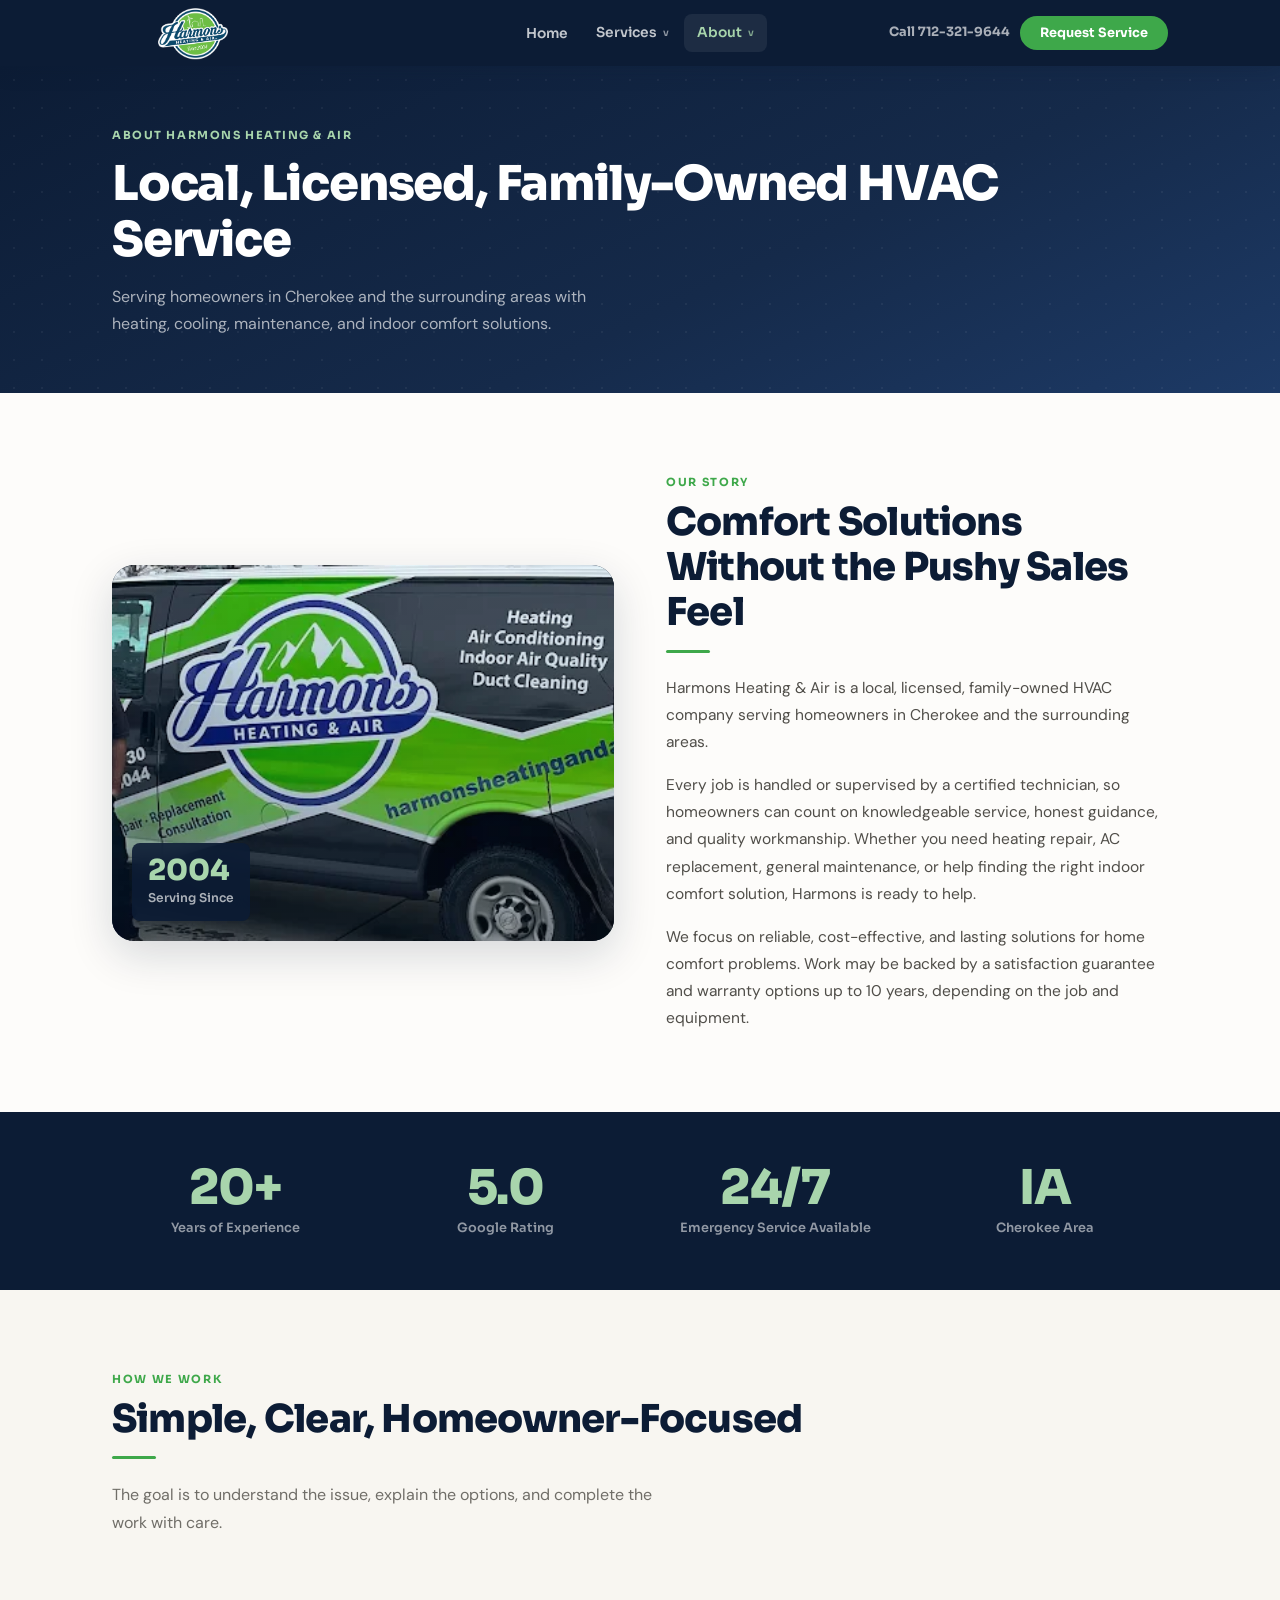
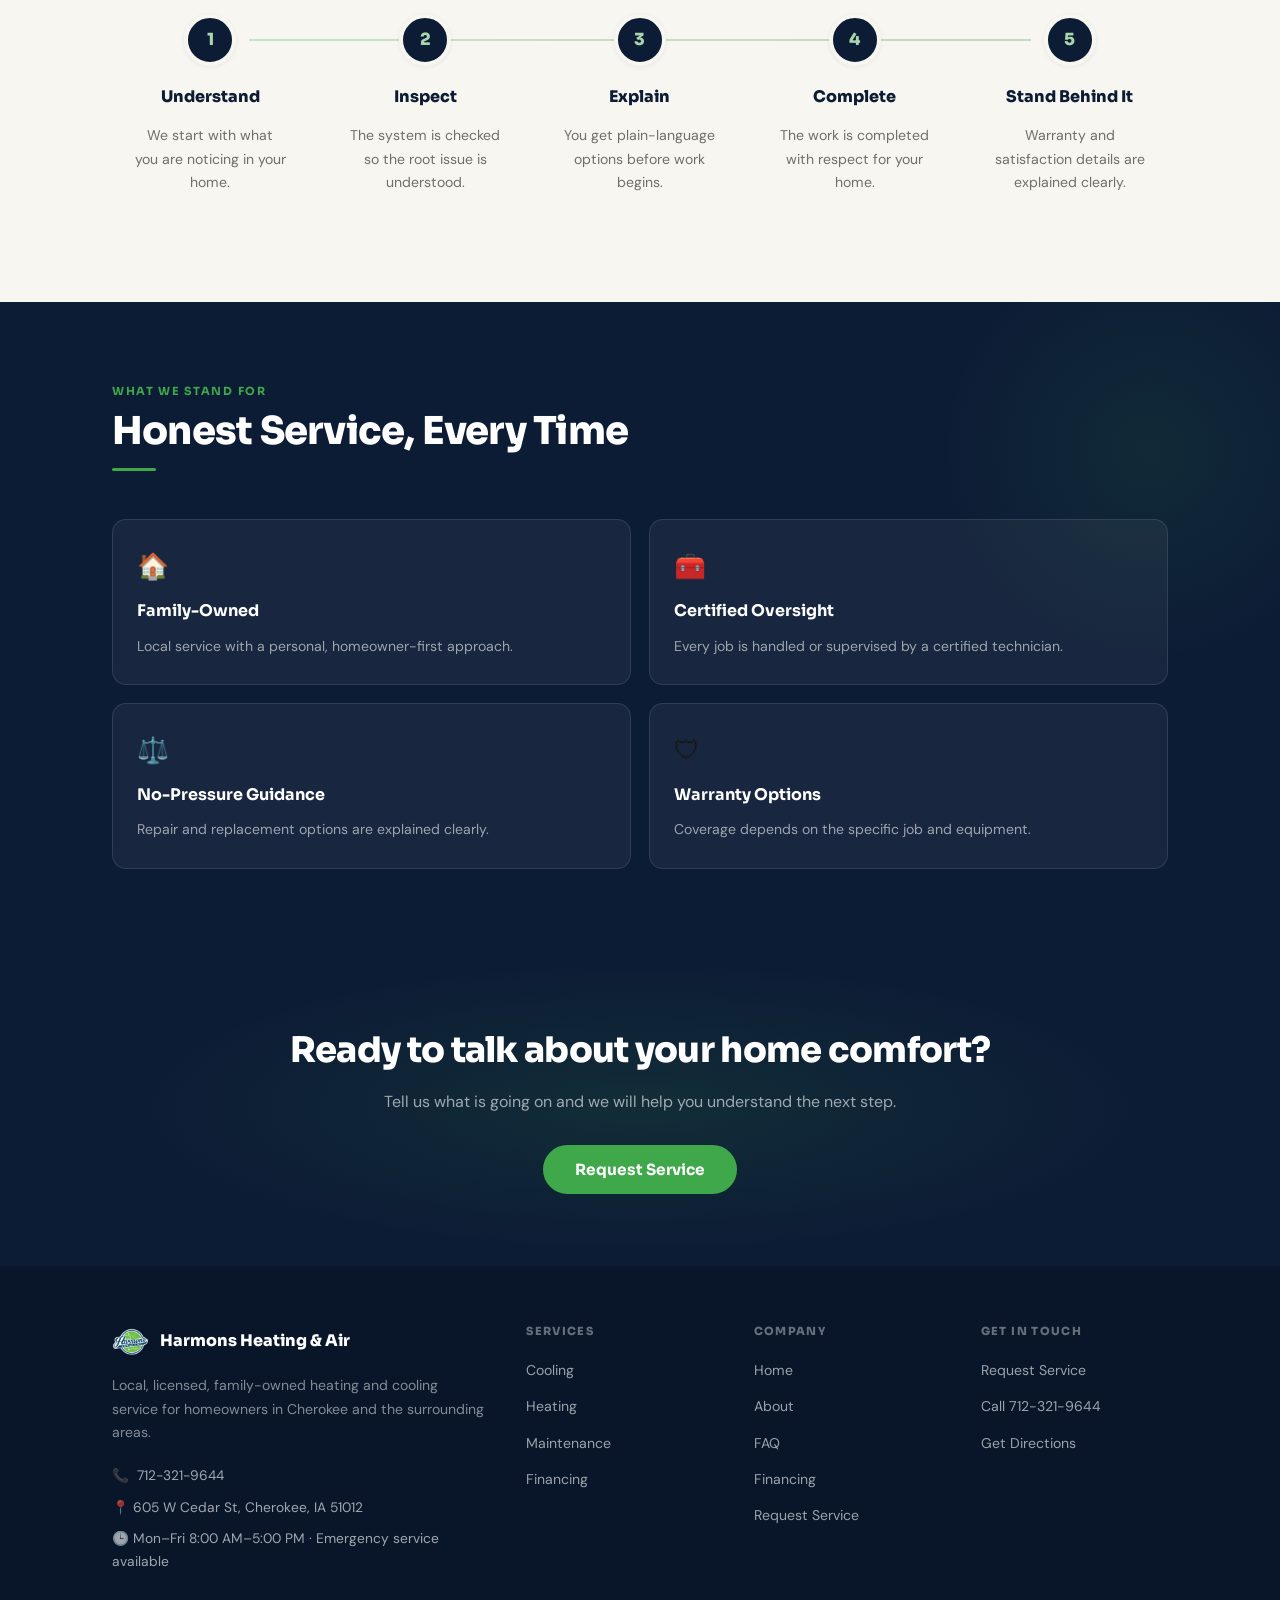
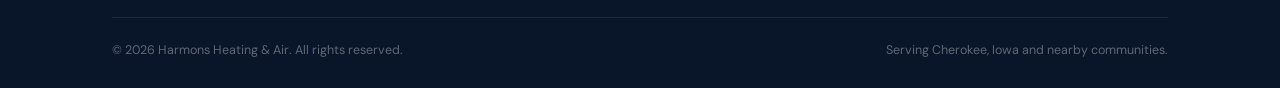
==== commit a9938003: "Refactor code structure for improved readability and maintainability, Added real full logo and real " ====
--- a/about.html
+++ b/about.html
@@ -15,7 +15,7 @@
   <link rel="stylesheet" href="styles/layout.css" />
   <link rel="stylesheet" href="styles/components.css" />
   <link rel="stylesheet" href="styles/pages.css" />
-  <link rel="icon" type="image/png" href="img/favicon.png" />
+  <link rel="icon" type="image/jpeg" href="img/full_logo.png" />
 </head>
 
 <body>
@@ -32,8 +32,8 @@
   <nav class="nav-inner" aria-label="Main navigation">
     <a href="index.html" class="nav-logo" aria-label="Harmons Heating & Air home">
       <picture>
-        <source srcset="img/small_logo.png" media="(max-width: 559px)" />
-        <img src="img/full_logo.jpg" alt="Harmons Heating & Air" class="nav-logo-img" />
+        <source srcset="img/full_logo.png" media="(max-width: 559px)" />
+        <img src="img/full_logo.png" alt="Harmons Heating & Air" class="nav-logo-img" />
       </picture>
     </a>
 
@@ -198,7 +198,7 @@
 
       <div>
         <a href="index.html" class="footer-logo" aria-label="Harmons Heating & Air home">
-          <img src="img/small_logo.png" alt="" class="footer-logo-img" aria-hidden="true" />
+          <img src="img/full_logo.png" alt="" class="footer-logo-img" aria-hidden="true" />
           <span>Harmons Heating & Air</span>
         </a>
         <p class="footer-tagline">Local, licensed, family-owned heating and cooling service for homeowners in Cherokee and the surrounding areas.</p>
@@ -251,9 +251,3 @@
 <script src="scripts/main.js"></script>
 </body>
 </html>
-
-
-
-
-
-
--- a/styles/pages.css
+++ b/styles/pages.css
@@ -300,20 +300,85 @@
 
     .financing-partner {
       display: inline-flex;
-      align-items: center;
-      gap: 10px;
-      background: rgba(62,168,74,0.14);
-      border: 1px solid rgba(62,168,74,0.3);
+      align-items: flex-start;
+      flex-direction: column;
+      gap: 8px;
+      background: var(--white);
+      border: 1px solid rgba(255,255,255,0.22);
       border-radius: var(--r-sm);
-      padding: 11px 14px;
+      padding: 16px 18px;
+      width: 100%;
+      max-width: 100%;
     }
 
     .financing-partner-label {
       font-family: var(--font-display);
       font-size: 0.78rem;
       font-weight: 700;
-      color: var(--green-light);
+      color: var(--green-dark);
       line-height: 1.3;
+    }
+
+    .financing-logo-feature {
+      display: flex;
+      align-items: flex-start;
+      flex-direction: column;
+      gap: 10px;
+      width: fit-content;
+      max-width: 100%;
+      margin: 14px 0 18px;
+      padding: 16px 18px;
+      background: var(--white);
+      border: 1px solid var(--gray-200);
+      border-radius: var(--r-md);
+      box-shadow: var(--shadow-xs);
+      color: var(--gray-600);
+      font-size: 0.86rem;
+      font-weight: 800;
+    }
+
+    .financing-logo-feature-compact {
+      margin: 2px 0 18px;
+      width: 100%;
+    }
+
+    .financing-logo-frame {
+      display: flex;
+      align-items: center;
+      justify-content: center;
+      width: min(340px, 100%);
+      height: 82px;
+      overflow: hidden;
+      background: var(--white);
+    }
+
+    .financing-logo,
+    .financing-side-card .financing-logo {
+      display: block;
+      width: 100%;
+      max-width: none;
+      height: auto;
+      max-height: none;
+      object-fit: contain;
+      aspect-ratio: auto;
+    }
+
+    .financing-partner .financing-logo-frame {
+      width: min(360px, 100%);
+      height: 92px;
+    }
+
+    @media (max-width: 599px) {
+      .financing-logo-feature,
+      .financing-partner {
+        width: 100%;
+      }
+
+      .financing-logo-frame,
+      .financing-partner .financing-logo-frame {
+        max-width: 100%;
+        height: 76px;
+      }
     }
 
     .financing-card-title {
@@ -951,6 +1016,20 @@
       line-height: 1.5;
     }
 
+    .form-error-message {
+      display: none;
+      margin-top: 12px;
+      font-size: 0.86rem;
+      font-weight: 600;
+      color: #b91c1c;
+      text-align: center;
+      line-height: 1.5;
+    }
+
+    .form-error-message.visible {
+      display: block;
+    }
+
     /* ----- CONTACT SIDEBAR ----- */
     .contact-sidebar {
       display: flex;
@@ -1567,6 +1646,15 @@
 .financing-side-card img {
   aspect-ratio: 16/10;
 }
+.financing-side-card .financing-logo {
+  display: block;
+  width: 100%;
+  max-width: none;
+  height: auto;
+  max-height: none;
+  object-fit: contain;
+  aspect-ratio: auto;
+}
 .financing-side-body {
   padding: 24px 22px 26px;
 }
@@ -1655,3 +1743,137 @@
     bottom: 12px;
   }
 }
+
+/* ================================================================
+   Homepage hero simplification
+   ================================================================ */
+.home-hero {
+  min-height: auto;
+  padding: 34px 0 44px;
+}
+
+.home-hero-inner {
+  gap: 28px;
+}
+
+.hero-content {
+  max-width: 620px;
+}
+
+.hero-eyebrow {
+  margin-bottom: 14px;
+}
+
+.hero-h1 {
+  font-size: clamp(2rem, 9vw, 2.75rem);
+  line-height: 1.08;
+  letter-spacing: -0.015em;
+  margin-bottom: 16px;
+}
+
+.hero-sub {
+  max-width: 560px;
+  margin-bottom: 24px;
+  font-size: 1rem;
+  line-height: 1.62;
+}
+
+.hero-actions {
+  margin-bottom: 20px;
+  gap: 10px;
+}
+
+.hero-img-card.has-photo {
+  width: 100%;
+  aspect-ratio: 680 / 277;
+  border-radius: var(--r-md);
+}
+
+.hero-img-card.has-photo::after,
+.hero-img-overlay {
+  display: none;
+}
+
+.hero-img-card.has-photo .hero-img-photo {
+  object-fit: cover;
+  object-position: 48% 50%;
+}
+
+@media (max-width: 599px) {
+  .home-hero {
+    padding: 26px 0 36px;
+  }
+
+  .home-hero-inner {
+    gap: 22px;
+  }
+
+  .hero-eyebrow {
+    font-size: 0.64rem;
+    letter-spacing: 0.09em;
+    padding: 5px 10px;
+  }
+
+  .hero-h1 {
+    font-size: clamp(1.8rem, 8.5vw, 2.3rem);
+  }
+
+  .hero-sub {
+    font-size: 0.94rem;
+    line-height: 1.58;
+    margin-bottom: 20px;
+  }
+
+  .hero-actions .btn {
+    width: 100%;
+    justify-content: center;
+    padding: 14px 18px;
+  }
+
+  .trust-pills {
+    gap: 7px;
+  }
+
+  .trust-pill {
+    gap: 6px;
+    padding: 6px 10px;
+    font-size: 0.7rem;
+  }
+
+  .hero-img-card.has-photo {
+    min-height: 150px;
+    max-height: 210px;
+  }
+
+  .hero-img-card.has-photo .hero-img-photo {
+    object-position: 45% 50%;
+  }
+}
+
+@media (min-width: 600px) {
+  .hero-actions .btn {
+    width: auto;
+  }
+}
+
+@media (min-width: 900px) {
+  .home-hero {
+    min-height: calc(82vh - var(--nav-h));
+    padding: 58px 0 64px;
+  }
+
+  .home-hero-inner {
+    grid-template-columns: minmax(0, 0.92fr) minmax(420px, 1.08fr);
+    gap: 46px;
+  }
+
+  .hero-h1 {
+    font-size: clamp(2.55rem, 4.2vw, 3.45rem);
+  }
+
+  .hero-img-card.has-photo {
+    width: 100%;
+    max-width: 680px;
+    justify-self: end;
+  }
+}
